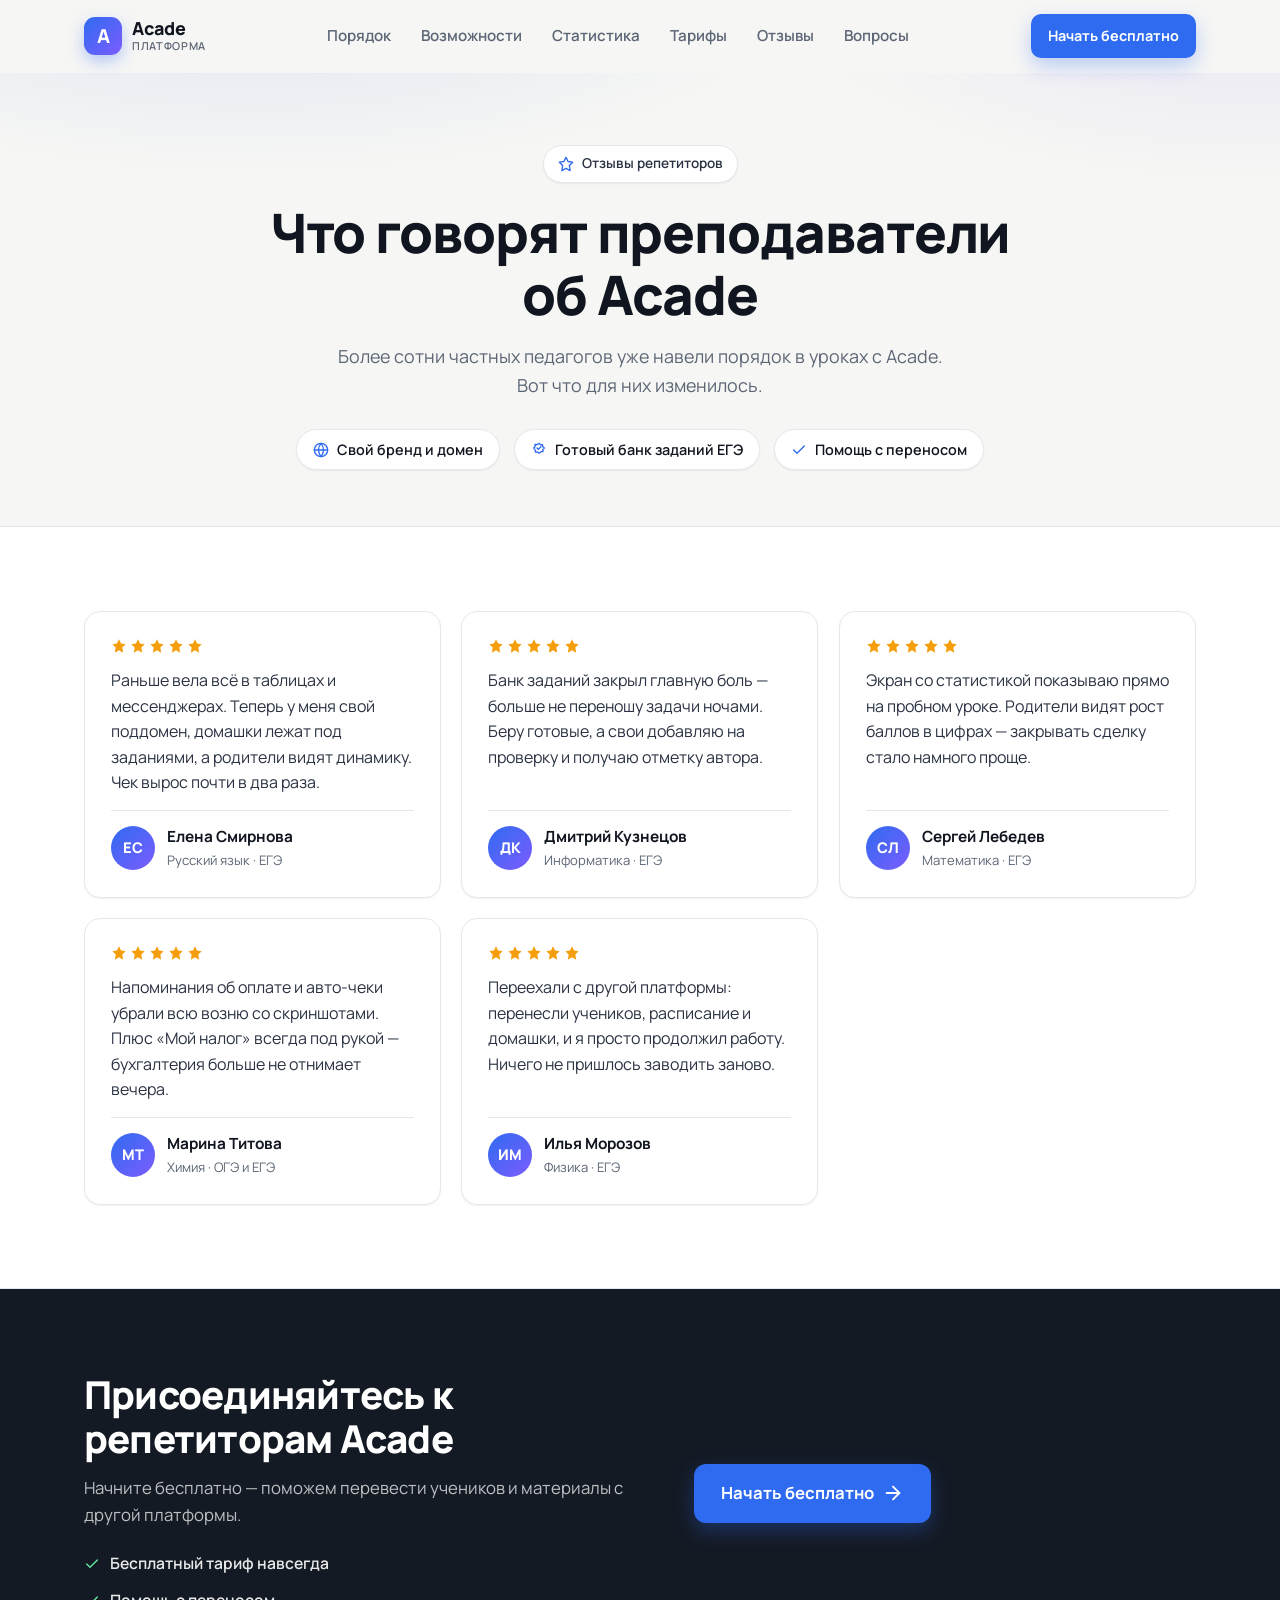
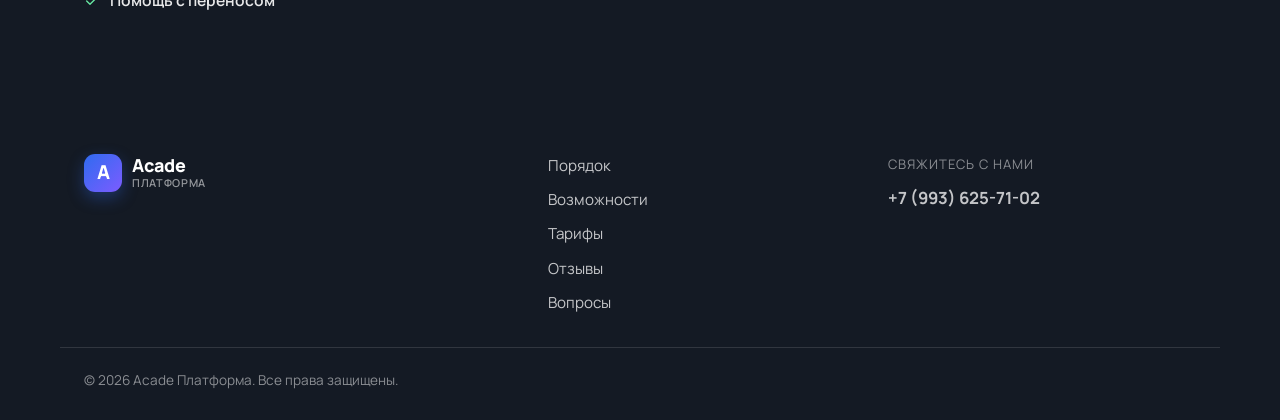
==== reviews.html @ fcca96af "Upload files" ====
<!DOCTYPE html>
<html lang="ru">
<head>
  <meta charset="UTF-8" />
  <meta name="viewport" content="width=device-width, initial-scale=1.0" />
  <title>Отзывы репетиторов — Аcade Платформа</title>
  <meta name="description" content="Отзывы репетиторов о платформе Аcade: порядок в уроках, встроенный банк заданий ЕГЭ, наглядная статистика для родителей, автоматические оплаты. Начните бесплатно." />
  <meta name="theme-color" content="#141a24" />
  <meta property="og:type" content="website" />
  <meta property="og:title" content="Отзывы репетиторов — Аcade Платформа" />
  <meta property="og:description" content="Что говорят преподаватели об Аcade: порядок в уроках, банк заданий ЕГЭ, статистика для родителей и автоматизация рутины." />
  <meta property="og:site_name" content="Аcade" />
  <link rel="preconnect" href="https://fonts.googleapis.com" />
  <link rel="preconnect" href="https://fonts.gstatic.com" crossorigin />
  <link href="https://fonts.googleapis.com/css2?family=Manrope:wght@400;500;600;700;800&display=swap" rel="stylesheet" />
  <script>document.documentElement.classList.add('js');</script>
  <link rel="stylesheet" href="styles.css" />
</head>
<body>
  <!-- Yandex.Metrika counter -->
  <script type="text/javascript">
    window.YM_COUNTER_ID = 113534810;
    (function(m,e,t,r,i,k,a){
        m[i]=m[i]||function(){(m[i].a=m[i].a||[]).push(arguments)};
        m[i].l=1*new Date();
        for (var j = 0; j < document.scripts.length; j++) {if (document.scripts[j].src === r) { return; }}
        k=e.createElement(t),a=e.getElementsByTagName(t)[0],k.async=1,k.src=r,a.parentNode.insertBefore(k,a)
    })(window, document,'script','https://mc.yandex.ru/metrika/tag.js?id=113534810', 'ym');


    ym(113534810, 'init', {ssr:true, webvisor:true, clickmap:true, ecommerce:"dataLayer", referrer: document.referrer, url: location.href, accurateTrackBounce:true, trackLinks:true});
  </script>
  <noscript><div><img src="https://mc.yandex.ru/watch/113534810" style="position:absolute; left:-9999px;" alt="" /></div></noscript>
  <!-- /Yandex.Metrika counter -->

  <!-- SVG sprite -->
  <svg width="0" height="0" style="position:absolute" aria-hidden="true">
    <symbol id="i-star" viewBox="0 0 24 24"><path d="M12 2l3.09 6.26L22 9.27l-5 4.87L18.18 22 12 18.56 5.82 22 7 14.14l-5-4.87 6.91-1.01z"/></symbol>
    <symbol id="i-check" viewBox="0 0 24 24"><path d="M20 6 9 17l-5-5"/></symbol>
    <symbol id="i-arrow" viewBox="0 0 24 24"><path d="M5 12h14"/><path d="M12 5l7 7-7 7"/></symbol>
    <symbol id="i-menu" viewBox="0 0 24 24"><path d="M4 6h16"/><path d="M4 12h16"/><path d="M4 18h16"/></symbol>
    <symbol id="i-close" viewBox="0 0 24 24"><path d="M18 6 6 18"/><path d="M6 6l12 12"/></symbol>
    <symbol id="i-globe" viewBox="0 0 24 24"><circle cx="12" cy="12" r="10"/><path d="M2 12h20"/><path d="M12 2a15.3 15.3 0 0 1 0 20 15.3 15.3 0 0 1 0-20z"/></symbol>
    <symbol id="i-badge" viewBox="0 0 24 24"><path d="M12 2l2.2 2.2 3-.3.3 3L20 9l-2.2 2.2.3 3-3 .3L12 17l-2.2-2.2-3 .3-.3-3L4 9l2.2-2.2-.3-3 3 .3z"/><path d="M9 9l2 2 4-4"/></symbol>
  </svg>

  <header class="site-header" id="top">
    <div class="container header-inner">
      <a class="logo" href="index.html" aria-label="Аcade — на главную">
        <span class="logo-mark" aria-hidden="true">A</span>
        <span class="logo-text">Аcade<span class="logo-sub">Платформа</span></span>
      </a>

      <nav class="nav" id="primary-nav" aria-label="Основная навигация">
        <a href="index.html#order">Порядок</a>
        <a href="index.html#features">Возможности</a>
        <a href="index.html#analytics">Статистика</a>
        <a href="index.html#pricing">Тарифы</a>
        <a href="reviews.html" aria-current="page">Отзывы</a>
        <a href="index.html#faq">Вопросы</a>
      </nav>

      <div class="header-actions">
        <a class="btn btn-primary btn-sm" href="index.html#cta">Начать бесплатно</a>
        <button class="nav-toggle" id="navToggle" aria-label="Открыть меню" aria-expanded="false" aria-controls="primary-nav">
          <svg class="icon" aria-hidden="true"><use href="#i-menu"/></svg>
        </button>
      </div>
    </div>
  </header>

  <main>
    <!-- PAGE HERO -->
    <section class="page-hero">
      <div class="container">
        <span class="eyebrow"><svg class="icon icon-sm" aria-hidden="true"><use href="#i-star"/></svg> Отзывы репетиторов</span>
        <h1>Что говорят преподаватели об Аcade</h1>
        <p class="lead">Более сотни частных педагогов уже навели порядок в уроках с Аcade. Вот что для них изменилось.</p>
        <ul class="trust-bar">
          <li><svg class="icon icon-sm" aria-hidden="true"><use href="#i-globe"/></svg> Свой бренд и домен</li>
          <li><svg class="icon icon-sm" aria-hidden="true"><use href="#i-badge"/></svg> Готовый банк заданий ЕГЭ</li>
          <li><svg class="icon icon-sm" aria-hidden="true"><use href="#i-check"/></svg> Помощь с переносом</li>
        </ul>
      </div>
    </section>

    <!-- REVIEWS -->
    <section class="section section-muted">
      <div class="container">
        <div class="reviews-grid">
          <article class="card review-card">
            <div class="review-stars" aria-label="Оценка 5 из 5">
              <svg class="icon" aria-hidden="true"><use href="#i-star"/></svg><svg class="icon" aria-hidden="true"><use href="#i-star"/></svg><svg class="icon" aria-hidden="true"><use href="#i-star"/></svg><svg class="icon" aria-hidden="true"><use href="#i-star"/></svg><svg class="icon" aria-hidden="true"><use href="#i-star"/></svg>
            </div>
            <p class="review-text">Раньше вела всё в таблицах и мессенджерах. Теперь у меня свой поддомен, домашки лежат под заданиями, а родители видят динамику. Чек вырос почти в два раза.</p>
            <div class="review-author">
              <div class="review-avatar" aria-hidden="true">ЕС</div>
              <div>
                <div class="review-name">Елена Смирнова</div>
                <div class="review-role">Русский язык · ЕГЭ</div>
              </div>
            </div>
          </article>

          <article class="card review-card">
            <div class="review-stars" aria-label="Оценка 5 из 5">
              <svg class="icon" aria-hidden="true"><use href="#i-star"/></svg><svg class="icon" aria-hidden="true"><use href="#i-star"/></svg><svg class="icon" aria-hidden="true"><use href="#i-star"/></svg><svg class="icon" aria-hidden="true"><use href="#i-star"/></svg><svg class="icon" aria-hidden="true"><use href="#i-star"/></svg>
            </div>
            <p class="review-text">Банк заданий закрыл главную боль — больше не переношу задачи ночами. Беру готовые, а свои добавляю на проверку и получаю отметку автора.</p>
            <div class="review-author">
              <div class="review-avatar" aria-hidden="true">ДК</div>
              <div>
                <div class="review-name">Дмитрий Кузнецов</div>
                <div class="review-role">Информатика · ЕГЭ</div>
              </div>
            </div>
          </article>

          <!-- Отзыв про Профессионал (скрыто)
          <article class="card review-card">
            <div class="review-stars" aria-label="Оценка 5 из 5">
              <svg class="icon" aria-hidden="true"><use href="#i-star"/></svg><svg class="icon" aria-hidden="true"><use href="#i-star"/></svg><svg class="icon" aria-hidden="true"><use href="#i-star"/></svg><svg class="icon" aria-hidden="true"><use href="#i-star"/></svg><svg class="icon" aria-hidden="true"><use href="#i-star"/></svg>
            </div>
            <p class="review-text">Перешли на тариф «Профессионал»: свой домен и кабинеты для коллег. Теперь выглядит как серьёзный сервис, а не «человек с доски объявлений».</p>
            <div class="review-author">
              <div class="review-avatar" aria-hidden="true">АВ</div>
              <div>
                <div class="review-name">Анна Воронцова</div>
                <div class="review-role">Английский язык · мини-команда</div>
              </div>
            </div>
          </article>
          -->

          <article class="card review-card">
            <div class="review-stars" aria-label="Оценка 5 из 5">
              <svg class="icon" aria-hidden="true"><use href="#i-star"/></svg><svg class="icon" aria-hidden="true"><use href="#i-star"/></svg><svg class="icon" aria-hidden="true"><use href="#i-star"/></svg><svg class="icon" aria-hidden="true"><use href="#i-star"/></svg><svg class="icon" aria-hidden="true"><use href="#i-star"/></svg>
            </div>
            <p class="review-text">Экран со статистикой показываю прямо на пробном уроке. Родители видят рост баллов в цифрах — закрывать сделку стало намного проще.</p>
            <div class="review-author">
              <div class="review-avatar" aria-hidden="true">СЛ</div>
              <div>
                <div class="review-name">Сергей Лебедев</div>
                <div class="review-role">Математика · ЕГЭ</div>
              </div>
            </div>
          </article>

          <article class="card review-card">
            <div class="review-stars" aria-label="Оценка 5 из 5">
              <svg class="icon" aria-hidden="true"><use href="#i-star"/></svg><svg class="icon" aria-hidden="true"><use href="#i-star"/></svg><svg class="icon" aria-hidden="true"><use href="#i-star"/></svg><svg class="icon" aria-hidden="true"><use href="#i-star"/></svg><svg class="icon" aria-hidden="true"><use href="#i-star"/></svg>
            </div>
            <p class="review-text">Напоминания об оплате и авто-чеки убрали всю возню со скриншотами. Плюс «Мой налог» всегда под рукой — бухгалтерия больше не отнимает вечера.</p>
            <div class="review-author">
              <div class="review-avatar" aria-hidden="true">МТ</div>
              <div>
                <div class="review-name">Марина Титова</div>
                <div class="review-role">Химия · ОГЭ и ЕГЭ</div>
              </div>
            </div>
          </article>

          <article class="card review-card">
            <div class="review-stars" aria-label="Оценка 5 из 5">
              <svg class="icon" aria-hidden="true"><use href="#i-star"/></svg><svg class="icon" aria-hidden="true"><use href="#i-star"/></svg><svg class="icon" aria-hidden="true"><use href="#i-star"/></svg><svg class="icon" aria-hidden="true"><use href="#i-star"/></svg><svg class="icon" aria-hidden="true"><use href="#i-star"/></svg>
            </div>
            <p class="review-text">Переехали с другой платформы: перенесли учеников, расписание и домашки, и я просто продолжил работу. Ничего не пришлось заводить заново.</p>
            <div class="review-author">
              <div class="review-avatar" aria-hidden="true">ИМ</div>
              <div>
                <div class="review-name">Илья Морозов</div>
                <div class="review-role">Физика · ЕГЭ</div>
              </div>
            </div>
          </article>
        </div>
      </div>
    </section>

    <!-- CTA -->
    <section class="section cta">
      <div class="container cta-inner">
        <div class="cta-copy">
          <h2>Присоединяйтесь к репетиторам Аcade</h2>
          <p>Начните бесплатно — поможем перевести учеников и материалы с другой платформы.</p>
          <ul class="check-list">
            <li><svg class="icon icon-sm" aria-hidden="true"><use href="#i-check"/></svg> Бесплатный тариф навсегда</li>
            <li><svg class="icon icon-sm" aria-hidden="true"><use href="#i-check"/></svg> Помощь с переносом</li>
          </ul>
        </div>
        <div class="cta-action">
          <a class="btn btn-primary btn-lg" href="index.html#cta">Начать бесплатно <svg class="icon" aria-hidden="true"><use href="#i-arrow"/></svg></a>
        </div>
      </div>
    </section>
  </main>

  <footer class="site-footer">
    <div class="container footer-inner">
      <div class="footer-brand">
        <a class="logo logo-light" href="index.html">
          <span class="logo-mark" aria-hidden="true">A</span>
          <span class="logo-text">Аcade<span class="logo-sub">Платформа</span></span>
        </a>
        <!-- <p>White-Label LMS/CRM для репетиторов: порядок в уроках и оплатах.</p> -->
      </div>
      <nav class="footer-nav" aria-label="Разделы">
        <a href="index.html#order">Порядок</a>
        <a href="index.html#features">Возможности</a>
        <!-- <a href="index.html#white-label">White Label</a> -->
        <a href="index.html#pricing">Тарифы</a>
        <a href="reviews.html" aria-current="page">Отзывы</a>
        <a href="index.html#faq">Вопросы</a>
      </nav>
      <div class="footer-contact">
        <span>Свяжитесь с нами</span>
        <a href="tel:+79936257102">+7 (993) 625-71-02</a>
      </div>
    </div>
    <div class="container footer-bottom">
      <span>© <span id="year">2026</span> Аcade Платформа. Все права защищены.</span>
    </div>
  </footer>

  <script src="script.js"></script>
</body>
</html>
---- styles.css ----
@property --bg { syntax: '<color>'; inherits: true; initial-value: #f6f6f4; }
@property --surface { syntax: '<color>'; inherits: true; initial-value: #ffffff; }
@property --ink { syntax: '<color>'; inherits: true; initial-value: #10151f; }
@property --ink-soft { syntax: '<color>'; inherits: true; initial-value: #2a3242; }
@property --muted { syntax: '<color>'; inherits: true; initial-value: #5c6675; }
@property --border { syntax: '<color>'; inherits: true; initial-value: #e5e7eb; }
@property --blue { syntax: '<color>'; inherits: true; initial-value: #2f6bf0; }
@property --blue-700 { syntax: '<color>'; inherits: true; initial-value: #1f57d6; }
@property --blue-soft { syntax: '<color>'; inherits: true; initial-value: #eaf1ff; }
@property --violet { syntax: '<color>'; inherits: true; initial-value: #7c5cff; }
@property --graphite { syntax: '<color>'; inherits: true; initial-value: #141a24; }

:root {
  --bg: #f6f6f4;
  --surface: #ffffff;
  --ink: #10151f;
  --ink-soft: #2a3242;
  --muted: #5c6675;
  --border: #e5e7eb;
  --blue: #2f6bf0;
  --blue-700: #1f57d6;
  --blue-soft: #eaf1ff;
  --graphite: #141a24;
  --violet: #7c5cff;
  --radius: 16px;
  --radius-sm: 10px;
  --shadow-sm: 0 1px 2px rgba(16, 21, 31, 0.06);
  --shadow-md: 0 8px 24px rgba(16, 21, 31, 0.08);
  --shadow-lg: 0 24px 60px rgba(16, 21, 31, 0.16);
  --container: 1160px;
  transition: --bg .5s ease, --surface .5s ease, --ink .5s ease, --ink-soft .5s ease,
    --muted .5s ease, --border .5s ease, --blue .5s ease, --blue-700 .5s ease,
    --blue-soft .5s ease, --violet .5s ease, --graphite .5s ease;
}

* { box-sizing: border-box; }

html { scroll-behavior: smooth; }

body {
  margin: 0;
  background: var(--bg);
  color: var(--ink);
  font-family: 'Manrope', system-ui, -apple-system, 'Segoe UI', Roboto, sans-serif;
  font-size: 17px;
  line-height: 1.6;
  -webkit-font-smoothing: antialiased;
  text-rendering: optimizeLegibility;
}

h1, h2, h3 { line-height: 1.15; letter-spacing: -0.02em; margin: 0; }
h1 { font-size: clamp(2.1rem, 5vw, 3.4rem); font-weight: 800; }
h2 { font-size: clamp(1.6rem, 3.4vw, 2.4rem); font-weight: 800; }
h3 { font-size: 1.15rem; font-weight: 700; }
p { margin: 0; }
a { color: inherit; text-decoration: none; }
img { max-width: 100%; display: block; }

.container {
  width: 100%;
  max-width: var(--container);
  margin: 0 auto;
  padding: 0 24px;
}
.container.narrow { max-width: 780px; }

.icon { width: 22px; height: 22px; fill: none; stroke: currentColor; stroke-width: 2; stroke-linecap: round; stroke-linejoin: round; }
.icon-sm { width: 16px; height: 16px; }
.accent { color: var(--blue); }

/* ---------- Buttons ---------- */
.btn {
  display: inline-flex;
  align-items: center;
  justify-content: center;
  gap: 8px;
  border: 1px solid transparent;
  border-radius: 12px;
  font-weight: 700;
  font-size: 0.98rem;
  padding: 12px 20px;
  cursor: pointer;
  transition: transform .15s ease, background .15s ease, border-color .15s ease, box-shadow .15s ease;
  white-space: nowrap;
}
.btn:active { transform: translateY(1px); }
.btn-sm { padding: 9px 16px; font-size: 0.9rem; border-radius: 10px; }
.btn-lg { padding: 15px 26px; font-size: 1.05rem; }
.btn-block { width: 100%; }
.btn-primary { background: var(--blue); color: #fff; box-shadow: 0 8px 20px color-mix(in srgb, var(--blue) 30%, transparent); }
.btn-primary:hover { background: var(--blue-700); }
.btn-outline { background: var(--surface); color: var(--ink); border-color: var(--border); }
.btn-outline:hover { border-color: var(--blue); color: var(--blue); }
.btn-ghost { background: transparent; color: var(--ink); border-color: var(--border); }
.btn-ghost:hover { background: var(--surface); }

/* ---------- Header ---------- */
.site-header {
  position: sticky;
  top: 0;
  z-index: 60;
  background: var(--bg);
  background: color-mix(in srgb, var(--bg) 82%, transparent);
  backdrop-filter: blur(12px);
  border-bottom: 1px solid transparent;
  transition: border-color .2s ease, background .2s ease;
}
.site-header.is-scrolled { border-color: var(--border); background: var(--surface); background: color-mix(in srgb, var(--surface) 90%, transparent); }
.header-inner { display: flex; align-items: center; justify-content: space-between; height: 72px; gap: 18px; }

.logo { display: inline-flex; align-items: center; gap: 10px; font-weight: 800; }
.logo-mark {
  width: 38px; height: 38px; border-radius: 11px;
  background: linear-gradient(135deg, var(--blue), var(--violet));
  color: #fff; display: grid; place-items: center; font-size: 1.2rem; font-weight: 800;
  box-shadow: 0 6px 16px color-mix(in srgb, var(--blue) 34%, transparent);
}
.logo-text { display: flex; flex-direction: column; line-height: 1; font-size: 1.12rem; }
.logo-sub { font-size: 0.68rem; font-weight: 600; color: var(--muted); letter-spacing: .06em; text-transform: uppercase; margin-top: 3px; }

.nav { display: flex; gap: 6px; }
.nav a { color: var(--muted); font-weight: 600; font-size: 0.95rem; padding: 8px 12px; border-radius: 9px; transition: color .15s, background .15s; }
.nav a:hover { color: var(--ink); background: color-mix(in srgb, var(--ink) 6%, transparent); }

.header-actions { display: flex; align-items: center; gap: 10px; }
.nav-toggle { display: none; background: var(--surface); border: 1px solid var(--border); border-radius: 10px; padding: 8px; cursor: pointer; color: var(--ink); }

/* ---------- Hero ---------- */
.hero { padding: 72px 0 84px; position: relative; overflow: clip; }
.hero::before {
  content: ""; position: absolute; inset: -20% -10% auto -10%; height: 620px;
  background: radial-gradient(60% 60% at 20% 0%, color-mix(in srgb, var(--blue) 14%, transparent), transparent 70%),
              radial-gradient(50% 50% at 90% 10%, color-mix(in srgb, var(--violet) 12%, transparent), transparent 70%);
  z-index: -1;
}
.hero-grid { display: grid; grid-template-columns: 1.05fr .95fr; gap: 56px; align-items: center; }
.hero-copy h1 { margin: 18px 0 18px; }
.lead { color: var(--muted); font-size: 1.12rem; max-width: 540px; }
.eyebrow {
  display: inline-flex; align-items: center; gap: 8px;
  background: var(--surface); border: 1px solid var(--border);
  color: var(--ink-soft); font-weight: 600; font-size: 0.85rem;
  padding: 7px 14px; border-radius: 999px; box-shadow: var(--shadow-sm);
}
.eyebrow .icon { color: var(--blue); }
.hero-cta { display: flex; gap: 14px; margin: 28px 0 22px; flex-wrap: wrap; }
.hero-trust { list-style: none; padding: 0; margin: 0; display: flex; flex-wrap: wrap; gap: 8px 22px; color: var(--muted); font-size: 0.92rem; }
.hero-trust li { display: inline-flex; align-items: center; gap: 7px; }
.hero-trust .icon { color: #16a34a; }

/* Browser mock */
.hero-visual { position: relative; }
.browser { background: #ffffff; border: 1px solid #e1e3e8; border-radius: 18px; overflow: hidden; box-shadow: var(--shadow-lg); }
.browser-bar { display: flex; align-items: center; gap: 6px; padding: 12px 14px; background: #f1f2f4; border-bottom: 1px solid #e6e8ec; }
.dot { width: 11px; height: 11px; border-radius: 50%; display: inline-block; }
.dot.red { background: #ff5f57; } .dot.yellow { background: #febc2e; } .dot.green { background: #28c840; }
.browser-url { margin-left: 12px; display: inline-flex; align-items: center; gap: 7px; font-size: 0.82rem; color: #5c6675; background: #fff; border: 1px solid #e1e3e8; border-radius: 8px; padding: 5px 12px; }
.browser-body { display: grid; grid-template-columns: 128px 1fr; min-height: 240px; }
.mock-side { background: #fafafa; border-right: 1px solid #e6e8ec; padding: 16px 12px; display: flex; flex-direction: column; gap: 10px; }
.mock-logo { font-weight: 800; font-size: 0.82rem; color: #10151f; margin-bottom: 8px; }
.mock-nav { height: 9px; border-radius: 6px; background: #e9ebef; }
.mock-nav.active { background: var(--blue); opacity: .9; width: 80%; }
.mock-main { padding: 18px; display: flex; flex-direction: column; gap: 14px; }
.mock-topbar { display: flex; align-items: center; justify-content: space-between; }
.mock-title { font-weight: 700; font-size: 0.92rem; color: #10151f; }
.mock-chip { font-size: 0.72rem; font-weight: 700; color: #1f57d6; background: #eaf1ff; padding: 4px 10px; border-radius: 999px; }
.mock-list { display: flex; flex-direction: column; gap: 10px; }
.mock-lesson { display: flex; align-items: center; gap: 12px; background: #f7f8fa; border: 1px solid #e6e8ec; border-radius: 12px; padding: 12px 14px; }
.mock-time { font-weight: 800; font-size: 0.9rem; color: #10151f; }
.mock-who { flex: 1; min-width: 0; }
.mock-who b { display: block; font-size: 0.86rem; color: #10151f; }
.mock-who span { font-size: 0.72rem; color: #5c6675; }
.mock-link { font-size: 0.72rem; font-weight: 700; color: #fff; background: #2f6bf0; padding: 5px 12px; border-radius: 8px; }
.hero-float {
  position: absolute; right: -14px; bottom: -22px;
  display: flex; align-items: center; gap: 12px;
  background: var(--surface); border: 1px solid var(--border); border-radius: 14px;
  padding: 14px 18px; box-shadow: var(--shadow-md); max-width: 280px;
}
.hero-float .icon { color: var(--violet); flex-shrink: 0; }
.hero-float b { display: block; font-size: 0.88rem; }
.hero-float span { font-size: 0.78rem; color: var(--muted); }

/* ---------- Sections ---------- */
.section { padding: 84px 0; }
.section-muted { background: var(--surface); border-top: 1px solid var(--border); border-bottom: 1px solid var(--border); }
.section-head { max-width: 720px; margin: 0 auto 48px; text-align: center; }
.section-head h2 { margin: 10px 0 0; }
.section-sub { color: var(--muted); margin-top: 12px; }
.kicker { font-size: 0.82rem; font-weight: 800; letter-spacing: .12em; text-transform: uppercase; color: var(--blue); }

.cards-3 { display: grid; grid-template-columns: repeat(3, 1fr); gap: 20px; }
.card { background: var(--surface); border: 1px solid var(--border); border-radius: var(--radius); padding: 26px; box-shadow: var(--shadow-sm); }
.pain h3 { margin-bottom: 8px; }
.pain p { color: var(--muted); font-size: 0.98rem; }
.pain::before { content: ""; display: block; width: 34px; height: 4px; border-radius: 4px; background: #f0b429; margin-bottom: 16px; }
.turn { text-align: center; margin-top: 40px; font-size: 1.2rem; font-weight: 700; }
.turn::after { content: ""; display: block; width: 64px; height: 4px; border-radius: 4px; background: var(--blue); margin: 18px auto 0; }

/* Steps */
.steps { list-style: none; display: grid; grid-template-columns: repeat(4, 1fr); gap: 20px; padding: 0; margin: 0; counter-reset: step; }
.steps li { background: var(--surface); border: 1px solid var(--border); border-radius: var(--radius); padding: 26px; box-shadow: var(--shadow-sm); position: relative; }
.step-num {
  width: 40px; height: 40px; border-radius: 12px; display: grid; place-items: center;
  background: var(--blue-soft); color: var(--blue); font-weight: 800; font-size: 1.05rem; margin-bottom: 14px;
}
.steps h3 { margin-bottom: 6px; }
.steps p { color: var(--muted); font-size: 0.95rem; }

/* Features */
.feature { display: flex; flex-direction: column; gap: 12px; transition: transform .18s ease, box-shadow .18s ease, border-color .18s ease; }
.feature:hover { transform: translateY(-4px); box-shadow: var(--shadow-md); border-color: #d7dbe3; }
.feature-icon { width: 46px; height: 46px; border-radius: 13px; background: var(--blue-soft); color: var(--blue); display: grid; place-items: center; }
.feature p { color: var(--muted); font-size: 0.96rem; }

/* Split sections */
.split { display: grid; grid-template-columns: 1fr 1fr; gap: 56px; align-items: center; }
.split.reverse .split-copy { order: 2; }
.split-copy h2 { margin: 10px 0 16px; }
.split-copy > p { color: var(--muted); font-size: 1.05rem; }
.check-list { list-style: none; padding: 0; margin: 22px 0 0; display: flex; flex-direction: column; gap: 12px; }
.check-list li { display: flex; align-items: center; gap: 10px; font-weight: 600; font-size: 0.98rem; }
.check-list .icon { color: #16a34a; flex-shrink: 0; }

.domain-card { display: flex; align-items: center; gap: 16px; background: var(--surface); border: 1px solid var(--border); border-radius: var(--radius); padding: 22px 24px; box-shadow: var(--shadow-md); }
.domain-card .icon { color: var(--blue); width: 34px; height: 34px; }
.domain-card + .domain-card { margin-top: 16px; }
.domain-card.is-own { border-color: var(--violet); box-shadow: 0 12px 32px color-mix(in srgb, var(--violet) 18%, transparent); }
.domain-card.is-own .icon { color: var(--violet); }
.domain-label { display: block; font-size: 0.78rem; color: var(--muted); text-transform: uppercase; letter-spacing: .08em; }
.domain-card b { font-size: 1.4rem; }
.dim { color: var(--muted); font-weight: 600; }
.swatches { display: flex; flex-wrap: wrap; gap: 12px; margin-top: 20px; }
.swatch {
  position: relative; width: 46px; height: 46px; padding: 0; border-radius: 12px;
  background: var(--c); border: 2px solid transparent; cursor: pointer;
  box-shadow: inset 0 0 0 1px rgba(0, 0, 0, .06), 0 2px 6px rgba(0, 0, 0, .08);
  transition: transform .16s ease, box-shadow .16s ease, border-color .16s ease;
}
.swatch:hover { transform: translateY(-3px); }
.swatch:focus-visible { outline: 2px solid var(--ink); outline-offset: 2px; }
.swatch.is-selected { border-color: var(--ink); transform: translateY(-3px); }
.swatch.is-selected::after {
  content: ""; position: absolute; top: 50%; left: 50%; width: 15px; height: 8px;
  border-left: 3px solid #fff; border-bottom: 3px solid #fff;
  transform: translate(-50%, -65%) rotate(-45deg);
}

.tutor-card { background: var(--surface); border: 1px solid var(--border); border-radius: var(--radius); padding: 26px; box-shadow: var(--shadow-md); }
.tutor-head { display: flex; align-items: center; gap: 14px; }
.tutor-avatar { width: 52px; height: 52px; border-radius: 50%; display: grid; place-items: center; font-weight: 800; color: #fff; background: linear-gradient(135deg, var(--blue), var(--violet)); flex-shrink: 0; }
.tutor-id b { display: block; font-size: 1.05rem; }
.tutor-id span { font-size: 0.85rem; color: var(--muted); }
.tutor-verified { margin-left: auto; display: inline-flex; align-items: center; gap: 5px; font-size: 0.72rem; font-weight: 700; color: var(--blue); background: var(--blue-soft); padding: 5px 10px; border-radius: 999px; white-space: nowrap; }
.tutor-verified .icon { width: 13px; height: 13px; }
.tutor-stats { display: grid; grid-template-columns: repeat(3, 1fr); gap: 10px; margin: 20px 0; }
.tutor-stats > div { background: var(--blue-soft); background: color-mix(in srgb, var(--blue-soft) 55%, var(--surface)); border: 1px solid var(--border); border-radius: 12px; padding: 12px; text-align: center; }
.tutor-stats b { display: block; font-size: 1.3rem; color: var(--blue); }
.tutor-stats span { font-size: 0.72rem; color: var(--muted); }
.tutor-rows { display: flex; flex-direction: column; margin-bottom: 22px; }
.tutor-row { display: flex; align-items: center; justify-content: space-between; gap: 12px; padding: 11px 0; border-bottom: 1px solid var(--border); font-size: 0.92rem; }
.tutor-row:last-child { border-bottom: 0; }
.tutor-row span { color: var(--muted); }
.tutor-row b { font-weight: 700; white-space: nowrap; }

.badge-card { background: linear-gradient(160deg, var(--surface), color-mix(in srgb, var(--blue-soft) 70%, var(--surface))); border: 1px solid var(--border); border-radius: var(--radius); padding: 34px; box-shadow: var(--shadow-md); text-align: center; }
.badge-ribbon { width: 64px; height: 64px; border-radius: 50%; margin: 0 auto 18px; display: grid; place-items: center; background: linear-gradient(135deg, var(--violet), var(--blue)); color: #fff; box-shadow: 0 12px 28px color-mix(in srgb, var(--violet) 38%, transparent); }
.badge-ribbon .icon { width: 30px; height: 30px; }
.badge-card b { display: block; font-size: 1.15rem; }
.badge-card p { color: var(--muted); margin-top: 8px; font-size: 0.95rem; }

/* Anti-chaos merge visual */
.chaos-merge { background: var(--surface); border: 1px solid var(--border); border-radius: var(--radius); padding: 26px; box-shadow: var(--shadow-md); }
.chaos-label { display: block; font-size: 0.76rem; font-weight: 800; letter-spacing: .06em; text-transform: uppercase; color: var(--muted); margin-bottom: 14px; }
.chaos-col ul { list-style: none; padding: 0; margin: 0; display: flex; flex-direction: column; gap: 10px; }
.chaos-col li { position: relative; padding-left: 26px; font-size: 0.94rem; }
.chaos-col.before li { color: var(--muted); }
.chaos-col.before li::before { content: "\00d7"; position: absolute; left: 0; top: -1px; color: #ef4444; font-weight: 800; }
.chaos-col.after li::before { content: "\2713"; position: absolute; left: 0; top: -1px; color: #16a34a; font-weight: 800; }
.chaos-arrow { display: grid; place-items: center; color: var(--blue); margin: 18px 0; }
.chaos-arrow .icon { width: 26px; height: 26px; transform: rotate(90deg); }

/* Flow */
.flow { display: flex; align-items: stretch; gap: 12px; }
.flow-step { flex: 1; background: var(--surface); border: 1px solid var(--border); border-radius: var(--radius); padding: 24px; box-shadow: var(--shadow-sm); }
.flow-num { width: 34px; height: 34px; border-radius: 10px; display: grid; place-items: center; background: var(--graphite); color: #fff; font-weight: 800; margin-bottom: 12px; }
.flow-step h3 { margin-bottom: 6px; }
.flow-step p { color: var(--muted); font-size: 0.92rem; }
.flow-arrow { display: grid; place-items: center; color: var(--blue); }
.flow-arrow .icon { width: 26px; height: 26px; }

/* Pricing */
.pricing { display: grid; grid-template-columns: repeat(3, 1fr); gap: 20px; align-items: stretch; }
.price-card { position: relative; background: var(--surface); border: 1px solid var(--border); border-radius: var(--radius); padding: 30px 26px; box-shadow: var(--shadow-sm); display: flex; flex-direction: column; gap: 8px; }
.price-card.featured { border-color: var(--blue); box-shadow: 0 20px 50px color-mix(in srgb, var(--blue) 20%, transparent); transform: translateY(-6px); }
.badge-popular { position: absolute; top: -13px; left: 50%; transform: translateX(-50%); background: var(--blue); color: #fff; font-size: 0.72rem; font-weight: 800; letter-spacing: .06em; text-transform: uppercase; padding: 5px 14px; border-radius: 999px; }
.price { display: flex; align-items: baseline; gap: 6px; margin: 12px 0 4px; }
.amount { font-size: 1.9rem; font-weight: 800; letter-spacing: -0.03em; }
.period { color: var(--muted); font-size: 0.9rem; }
.price-desc { color: var(--muted); font-size: 0.9rem; min-height: 44px; }
.price-features { list-style: none; padding: 0; margin: 10px 0 22px; display: flex; flex-direction: column; gap: 10px; font-size: 0.94rem; }
.price-features li { position: relative; padding-left: 26px; }
.price-features li::before { content: ""; position: absolute; left: 0; top: 6px; width: 16px; height: 16px; border-radius: 50%; background: var(--blue-soft); }
.price-features li::after { content: ""; position: absolute; left: 5px; top: 9px; width: 6px; height: 3px; border-left: 2px solid var(--blue); border-bottom: 2px solid var(--blue); transform: rotate(-45deg); }
.price-card .btn { margin-top: auto; }

/* FAQ */
.faq { display: flex; flex-direction: column; gap: 12px; }
.faq details { background: var(--surface); border: 1px solid var(--border); border-radius: var(--radius-sm); padding: 4px 20px; box-shadow: var(--shadow-sm); }
.faq summary { cursor: pointer; list-style: none; padding: 16px 0; font-weight: 700; font-size: 1.02rem; display: flex; align-items: center; justify-content: space-between; gap: 16px; }
.faq summary::-webkit-details-marker { display: none; }
.faq summary::after { content: "+"; font-size: 1.4rem; color: var(--blue); font-weight: 600; transition: transform .2s ease; }
.faq details[open] summary::after { transform: rotate(45deg); }
.faq details p { color: var(--muted); padding: 0 0 18px; margin: 0; }

/* CTA */
.cta { background: var(--graphite); color: #fff; border-radius: 0; }
.cta-inner { display: grid; grid-template-columns: 1.05fr .95fr; gap: 56px; align-items: center; }
.cta-copy h2 { color: #fff; }
.cta-copy p { color: rgba(255,255,255,.72); font-size: 1.05rem; margin-top: 14px; }
.cta .check-list li { color: rgba(255,255,255,.9); }
.cta .check-list .icon { color: #67e8a3; }
.cta-form { background: var(--surface); border-radius: var(--radius); padding: 30px; box-shadow: var(--shadow-lg); display: flex; flex-direction: column; gap: 16px; }
.field { display: flex; flex-direction: column; gap: 6px; }
.field label { font-size: 0.86rem; font-weight: 700; color: var(--ink-soft); }
.field input, .field select {
  font: inherit; font-size: 0.98rem; color: var(--ink);
  padding: 12px 14px; border: 1px solid var(--border); border-radius: 11px; background: var(--surface);
  transition: border-color .15s ease, box-shadow .15s ease;
}
.field input:focus, .field select:focus { outline: none; border-color: var(--blue); box-shadow: 0 0 0 3px color-mix(in srgb, var(--blue) 20%, transparent); }
.field input.invalid { border-color: #ef4444; box-shadow: 0 0 0 3px rgba(239,68,68,.15); }
.form-hint { font-size: 0.78rem; color: var(--muted); text-align: center; }
.cta-form.is-sent { justify-content: center; align-items: center; text-align: center; min-height: 320px; }
.cta-form.is-sent .success-icon { width: 64px; height: 64px; border-radius: 50%; display: grid; place-items: center; background: #dcfce7; color: #16a34a; margin-bottom: 8px; }
.cta-form.is-sent h3 { font-size: 1.3rem; }
.cta-form.is-sent p { color: var(--muted); }

/* Footer */
.site-footer { background: var(--graphite); color: #fff; padding: 56px 0 28px; }
.footer-inner { display: grid; grid-template-columns: 1.4fr 1fr 1fr; gap: 32px; padding-bottom: 32px; border-bottom: 1px solid rgba(255,255,255,.12); }
.logo-light .logo-sub { color: rgba(255,255,255,.55); }
.footer-brand p { color: rgba(255,255,255,.62); margin-top: 14px; max-width: 340px; font-size: 0.94rem; }
.footer-nav { display: flex; flex-direction: column; gap: 10px; }
.footer-nav a, .footer-contact a { color: rgba(255,255,255,.75); font-size: 0.95rem; }
.footer-nav a:hover, .footer-contact a:hover { color: #fff; }
.footer-contact { display: flex; flex-direction: column; gap: 10px; }
.footer-contact span { color: rgba(255,255,255,.5); font-size: 0.82rem; text-transform: uppercase; letter-spacing: .08em; }
.footer-contact a { font-weight: 700; font-size: 1.05rem; }
.footer-bottom { padding-top: 22px; color: rgba(255,255,255,.5); font-size: 0.85rem; }

/* ---------- Animations ---------- */
.js .reveal {
  opacity: 0;
  transform: translateY(28px);
  transition: opacity .7s cubic-bezier(.22, .61, .36, 1), transform .7s cubic-bezier(.22, .61, .36, 1);
  transition-delay: var(--d, 0ms);
  will-change: opacity, transform;
}
.js .reveal.reveal-left { transform: translate(-36px, 14px); }
.js .reveal.reveal-right { transform: translate(36px, 14px); }
.js .reveal.reveal-scale { transform: scale(.92); }
.js .reveal.is-visible { opacity: 1; transform: none; }

/* Hero entrance */
.js .hero-copy > * { animation: riseIn .8s cubic-bezier(.22, .61, .36, 1) both; }
.js .hero-copy > *:nth-child(1) { animation-delay: .05s; }
.js .hero-copy > *:nth-child(2) { animation-delay: .14s; }
.js .hero-copy > *:nth-child(3) { animation-delay: .23s; }
.js .hero-copy > *:nth-child(4) { animation-delay: .32s; }
.js .hero-copy > *:nth-child(5) { animation-delay: .41s; }
.js .hero-copy > *:nth-child(6) { animation-delay: .50s; }
.js .hero-visual { animation: riseIn 1s cubic-bezier(.22, .61, .36, 1) .28s both; }
@keyframes riseIn {
  from { opacity: 0; transform: translateY(24px); }
  to { opacity: 1; transform: none; }
}

.hero-float { animation: floaty 4.5s ease-in-out 1.4s infinite; }
@keyframes floaty {
  0%, 100% { transform: translateY(0); }
  50% { transform: translateY(-10px); }
}

/* Tutor card content reveal */
.js .tutor-stats > div,
.js .tutor-row {
  opacity: 0; transform: translateY(12px);
  transition: opacity .5s ease, transform .5s ease;
}
.js .split-visual.is-visible .tutor-stats > div,
.js .split-visual.is-visible .tutor-row { opacity: 1; transform: none; }
.js .tutor-stats > div:nth-child(1) { transition-delay: .10s; }
.js .tutor-stats > div:nth-child(2) { transition-delay: .16s; }
.js .tutor-stats > div:nth-child(3) { transition-delay: .22s; }
.js .tutor-row:nth-child(1) { transition-delay: .26s; }
.js .tutor-row:nth-child(2) { transition-delay: .31s; }
.js .tutor-row:nth-child(3) { transition-delay: .36s; }
.js .tutor-row:nth-child(4) { transition-delay: .41s; }

/* ---------- Reviews page ---------- */
.page-hero { padding: 72px 0 56px; text-align: center; position: relative; overflow: clip; }
.page-hero::before {
  content: ""; position: absolute; inset: -30% -10% auto -10%; height: 560px; z-index: -1;
  background: radial-gradient(55% 60% at 25% 0%, color-mix(in srgb, var(--blue) 14%, transparent), transparent 70%),
              radial-gradient(45% 55% at 90% 5%, color-mix(in srgb, var(--violet) 12%, transparent), transparent 70%);
}
.page-hero .eyebrow { margin: 0 auto; }
.page-hero h1 { margin: 18px auto 16px; max-width: 780px; }
.page-hero .lead { margin: 0 auto; max-width: 620px; }
.trust-bar { list-style: none; padding: 0; margin: 30px auto 0; display: flex; flex-wrap: wrap; justify-content: center; gap: 10px 14px; }
.trust-bar li { display: inline-flex; align-items: center; gap: 8px; background: var(--surface); border: 1px solid var(--border); border-radius: 999px; padding: 8px 16px; font-weight: 600; font-size: 0.9rem; box-shadow: var(--shadow-sm); }
.trust-bar .icon { color: var(--blue); }

.reviews-grid { display: grid; grid-template-columns: repeat(3, 1fr); gap: 20px; }
.review-card { display: flex; flex-direction: column; gap: 14px; }
.review-stars { display: inline-flex; gap: 3px; color: #f59e0b; }
.review-stars .icon { width: 16px; height: 16px; fill: currentColor; stroke: none; }
.review-text { color: var(--ink-soft); font-size: 1rem; line-height: 1.6; flex: 1; }
.review-author { display: flex; align-items: center; gap: 12px; padding-top: 14px; border-top: 1px solid var(--border); }
.review-avatar { width: 44px; height: 44px; border-radius: 50%; display: grid; place-items: center; font-weight: 800; color: #fff; background: linear-gradient(135deg, var(--blue), var(--violet)); flex-shrink: 0; font-size: 0.92rem; }
.review-name { font-weight: 700; font-size: 0.96rem; }
.review-role { font-size: 0.82rem; color: var(--muted); }
.reviews-more { text-align: center; margin-top: 36px; }

.cta-action { display: flex; align-items: center; }

/* ---------- Responsive ---------- */
@media (max-width: 1000px) {
  .hero-grid, .split, .split.reverse, .cta-inner { grid-template-columns: 1fr; gap: 40px; }
  .split.reverse .split-copy { order: 0; }
  .cards-3, .steps, .pricing { grid-template-columns: repeat(2, 1fr); }
  .reviews-grid { grid-template-columns: repeat(2, 1fr); }
  .flow { flex-direction: column; }
  .flow-arrow { transform: rotate(90deg); }
  .footer-inner { grid-template-columns: 1fr 1fr; }
}

@media (max-width: 720px) {
  body { font-size: 16px; }
  .nav {
    position: fixed; inset: 72px 0 auto 0; flex-direction: column; gap: 4px;
    background: var(--surface); border-bottom: 1px solid var(--border); padding: 14px 24px 20px;
    transform: translateY(-12px); opacity: 0; pointer-events: none; transition: .2s ease;
  }
  .nav.is-open { transform: translateY(0); opacity: 1; pointer-events: auto; }
  .nav a { padding: 12px; font-size: 1.02rem; }
  .nav-toggle { display: inline-flex; }
  .header-actions .btn-sm { display: none; }
  .cards-3, .steps, .pricing, .footer-inner { grid-template-columns: 1fr; }
  .reviews-grid { grid-template-columns: 1fr; }
  .price-card.featured { transform: none; }
  .hero { padding: 48px 0 64px; }
  .section { padding: 60px 0; }
  .hero-float { position: static; margin-top: 18px; max-width: none; }
}

@media (prefers-reduced-motion: reduce) {
  html { scroll-behavior: auto; }
  * { transition: none !important; animation: none !important; }
  .js .reveal, .js .tutor-stats > div, .js .tutor-row { opacity: 1 !important; transform: none !important; }
}
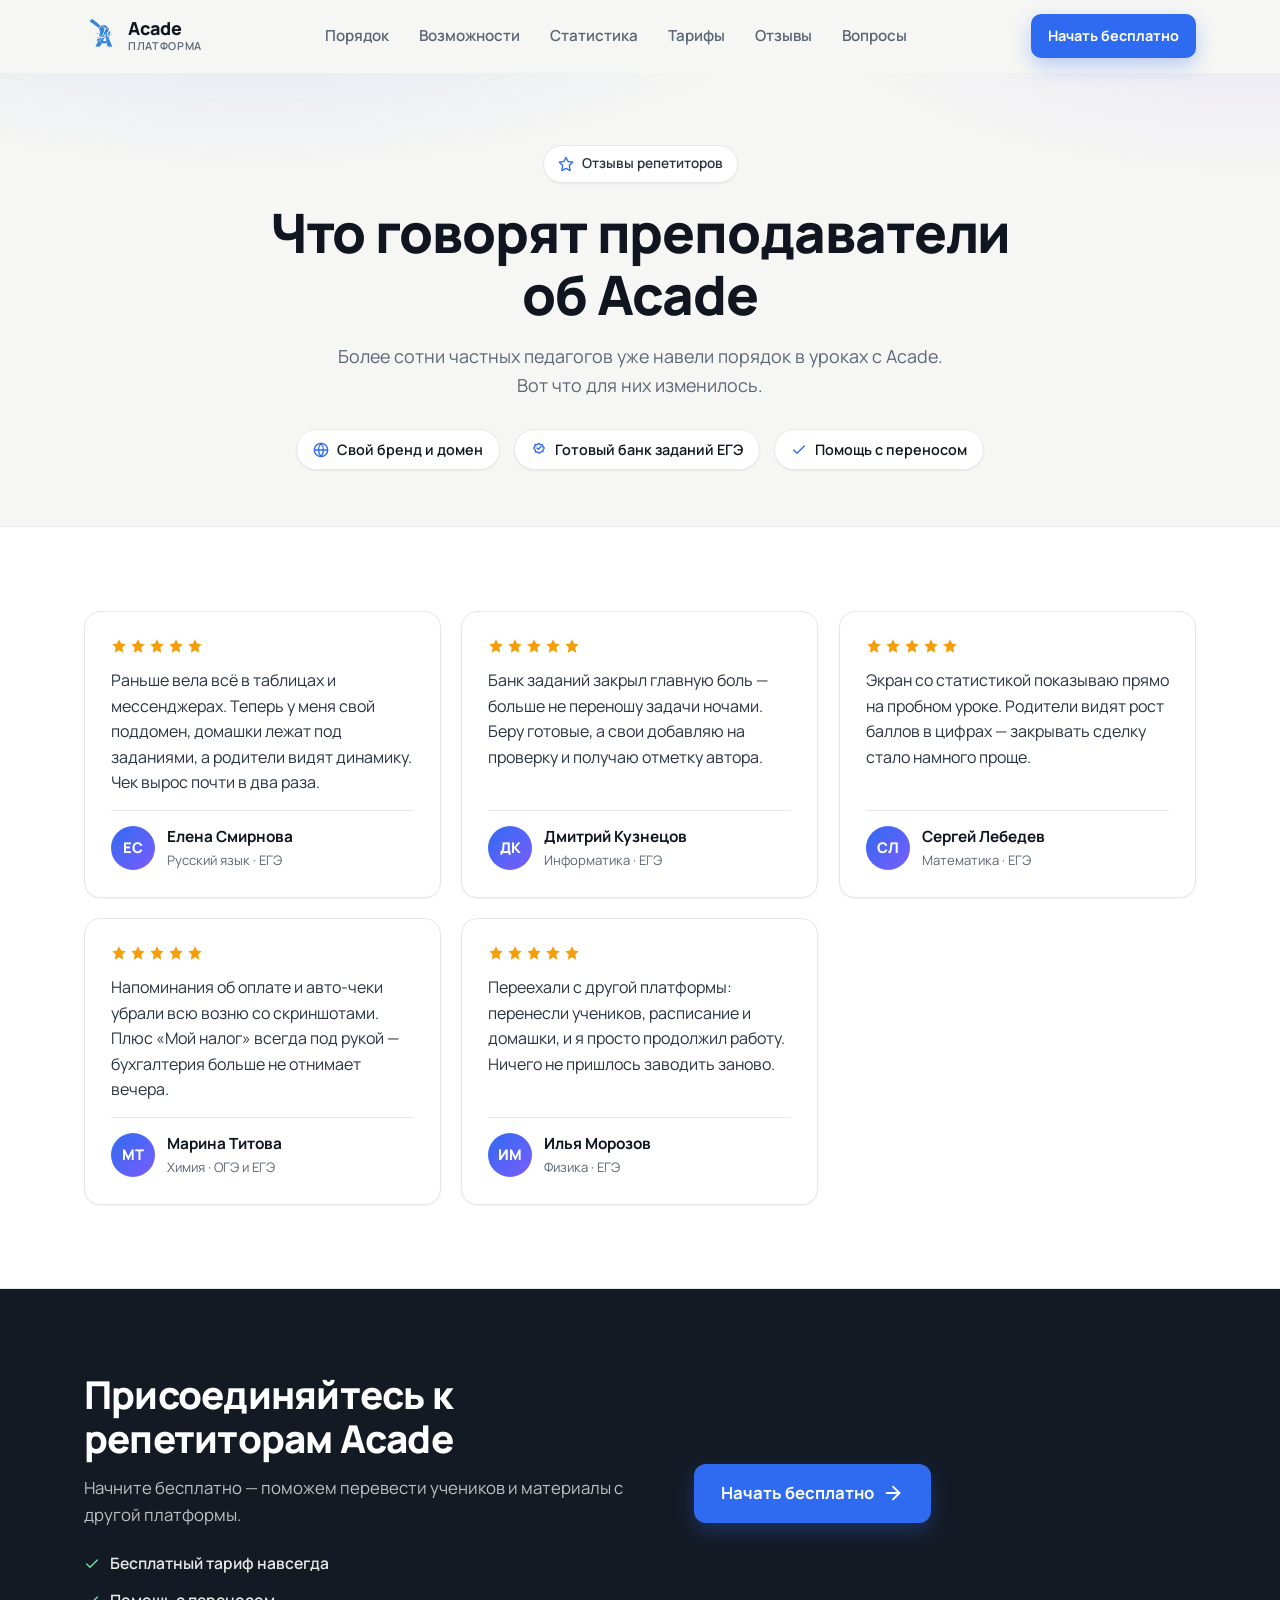
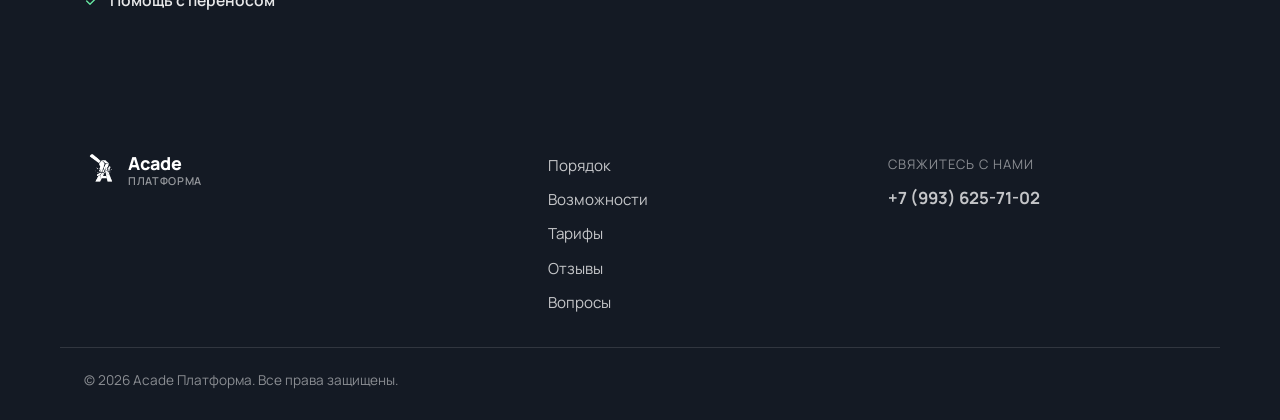
==== commit 95437cd2: "Update" ====
--- a/reviews.html
+++ b/reviews.html
@@ -6,6 +6,8 @@
   <title>Отзывы репетиторов — Аcade Платформа</title>
   <meta name="description" content="Отзывы репетиторов о платформе Аcade: порядок в уроках, встроенный банк заданий ЕГЭ, наглядная статистика для родителей, автоматические оплаты. Начните бесплатно." />
   <meta name="theme-color" content="#141a24" />
+  <link rel="icon" type="image/png" sizes="32x32" href="favicon-32x32.png" />
+  <link rel="apple-touch-icon" href="apple-touch-icon.png" />
   <meta property="og:type" content="website" />
   <meta property="og:title" content="Отзывы репетиторов — Аcade Платформа" />
   <meta property="og:description" content="Что говорят преподаватели об Аcade: порядок в уроках, банк заданий ЕГЭ, статистика для родителей и автоматизация рутины." />
@@ -47,7 +49,7 @@
   <header class="site-header" id="top">
     <div class="container header-inner">
       <a class="logo" href="index.html" aria-label="Аcade — на главную">
-        <span class="logo-mark" aria-hidden="true">A</span>
+        <img class="logo-mark" src="logo.png" alt="" aria-hidden="true" />
         <span class="logo-text">Аcade<span class="logo-sub">Платформа</span></span>
       </a>
 
@@ -199,7 +201,7 @@
     <div class="container footer-inner">
       <div class="footer-brand">
         <a class="logo logo-light" href="index.html">
-          <span class="logo-mark" aria-hidden="true">A</span>
+          <img class="logo-mark" src="logo.png" alt="" aria-hidden="true" />
           <span class="logo-text">Аcade<span class="logo-sub">Платформа</span></span>
         </a>
         <!-- <p>White-Label LMS/CRM для репетиторов: порядок в уроках и оплатах.</p> -->
--- a/styles.css
+++ b/styles.css
@@ -110,11 +110,10 @@
 
 .logo { display: inline-flex; align-items: center; gap: 10px; font-weight: 800; }
 .logo-mark {
-  width: 38px; height: 38px; border-radius: 11px;
-  background: linear-gradient(135deg, var(--blue), var(--violet));
-  color: #fff; display: grid; place-items: center; font-size: 1.2rem; font-weight: 800;
-  box-shadow: 0 6px 16px color-mix(in srgb, var(--blue) 34%, transparent);
-}
+  width: 34px; height: 34px; flex-shrink: 0;
+  object-fit: contain; display: block;
+}
+.logo-light .logo-mark { filter: brightness(0) invert(1); }
 .logo-text { display: flex; flex-direction: column; line-height: 1; font-size: 1.12rem; }
 .logo-sub { font-size: 0.68rem; font-weight: 600; color: var(--muted); letter-spacing: .06em; text-transform: uppercase; margin-top: 3px; }
 
@@ -335,6 +334,10 @@
 .cta-form.is-sent .success-icon { width: 64px; height: 64px; border-radius: 50%; display: grid; place-items: center; background: #dcfce7; color: #16a34a; margin-bottom: 8px; }
 .cta-form.is-sent h3 { font-size: 1.3rem; }
 .cta-form.is-sent p { color: var(--muted); }
+.cta-form.is-error { justify-content: center; align-items: center; text-align: center; min-height: 320px; }
+.cta-form.is-error .error-icon { width: 64px; height: 64px; border-radius: 50%; display: grid; place-items: center; background: #fee2e2; color: #dc2626; margin-bottom: 8px; }
+.cta-form.is-error h3 { font-size: 1.3rem; }
+.cta-form.is-error p { color: var(--muted); }
 
 /* Footer */
 .site-footer { background: var(--graphite); color: #fff; padding: 56px 0 28px; }
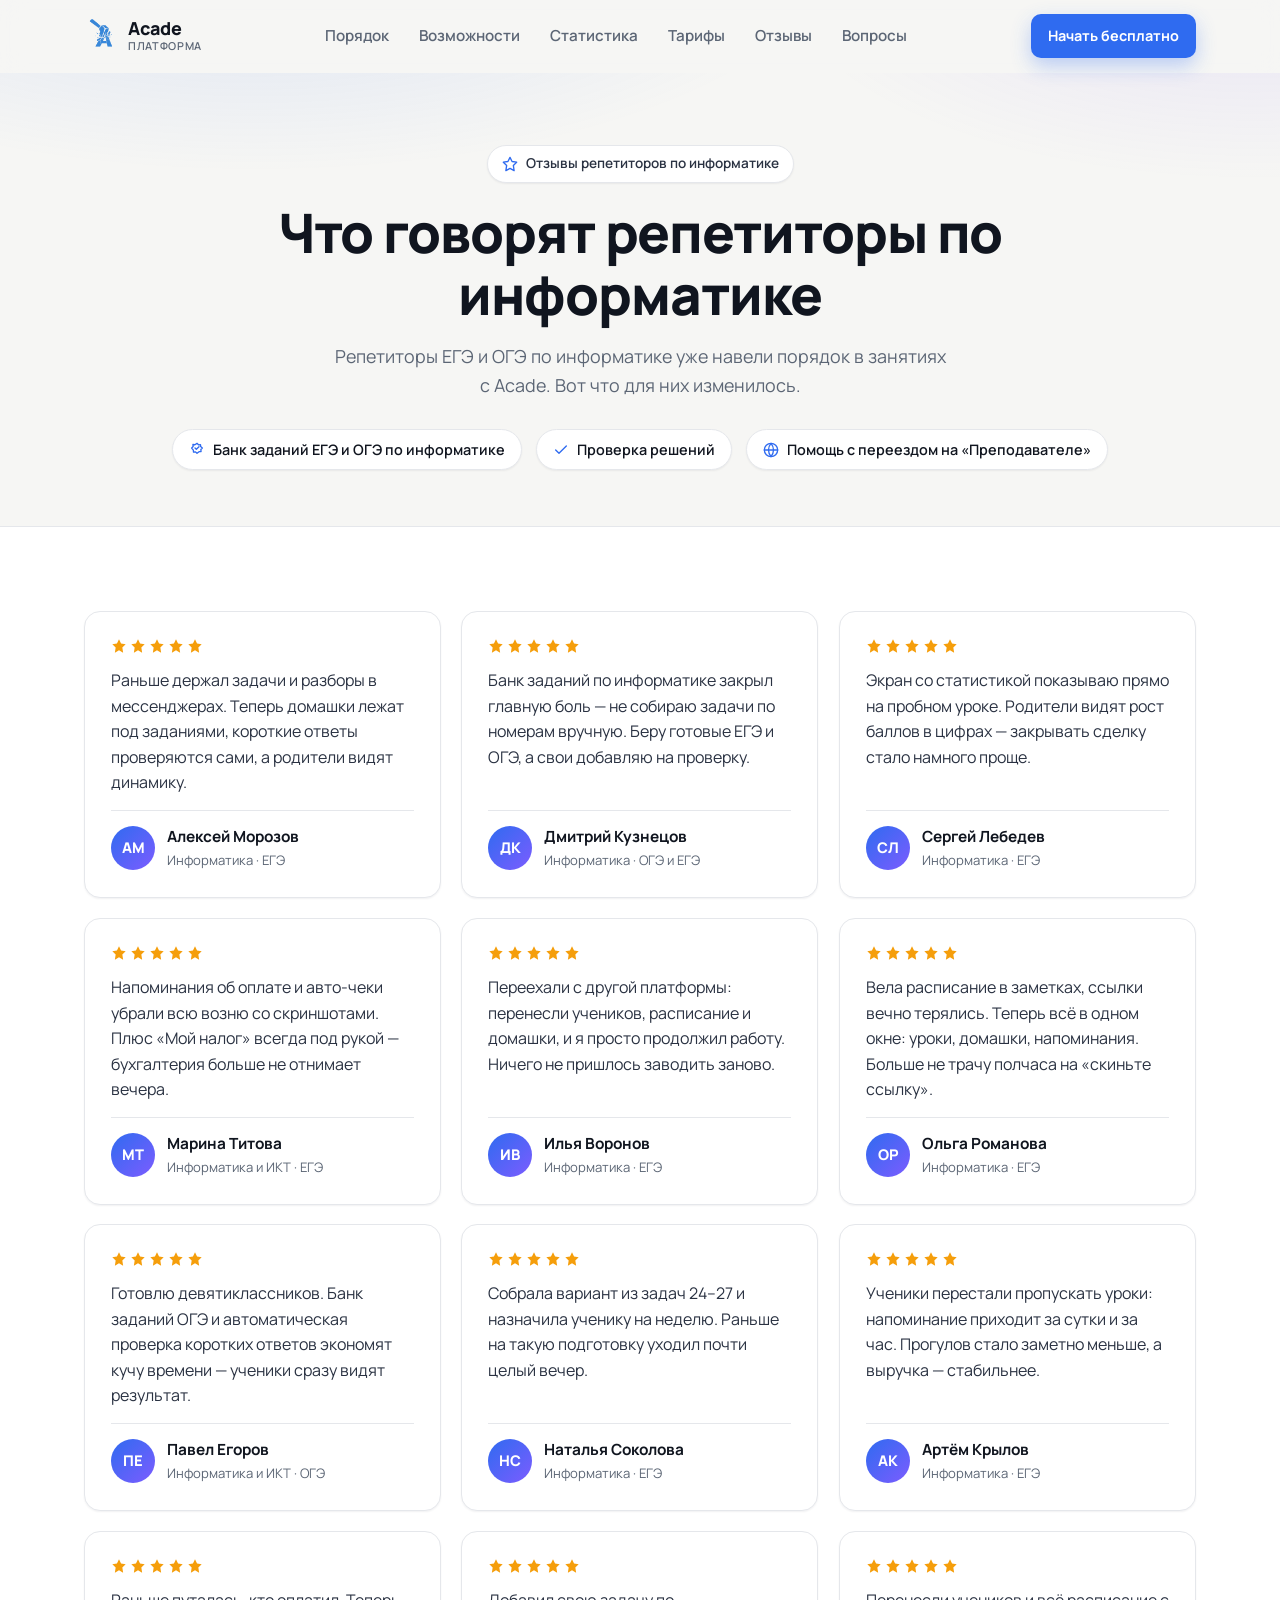
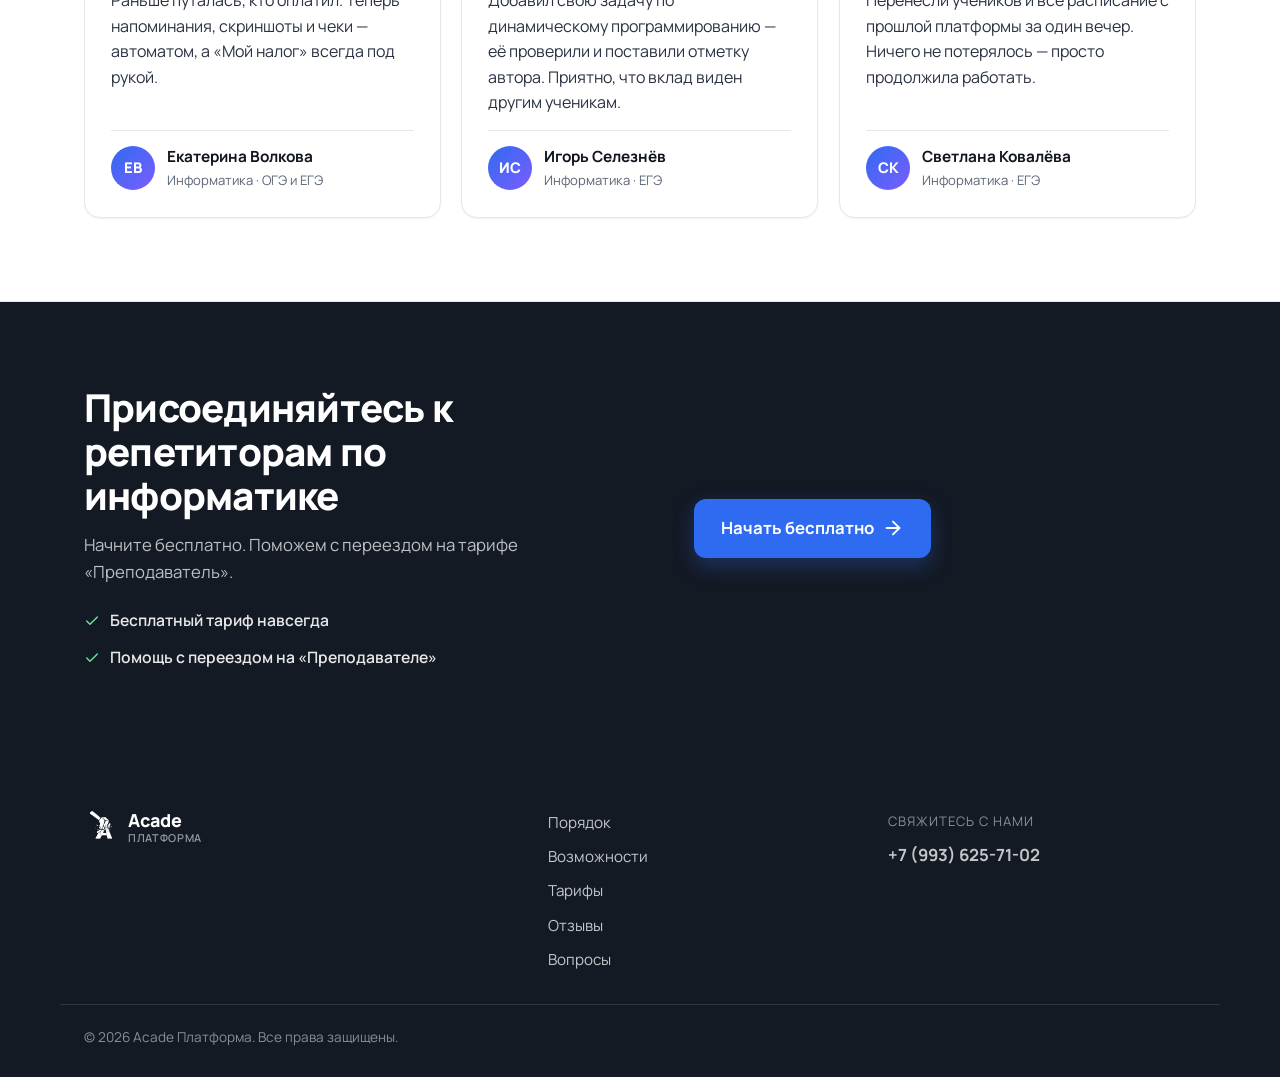
==== commit 9bba86a1: "update" ====
--- a/reviews.html
+++ b/reviews.html
@@ -3,14 +3,14 @@
 <head>
   <meta charset="UTF-8" />
   <meta name="viewport" content="width=device-width, initial-scale=1.0" />
-  <title>Отзывы репетиторов — Аcade Платформа</title>
-  <meta name="description" content="Отзывы репетиторов о платформе Аcade: порядок в уроках, встроенный банк заданий ЕГЭ, наглядная статистика для родителей, автоматические оплаты. Начните бесплатно." />
+  <title>Отзывы репетиторов по информатике — Аcade Платформа</title>
+  <meta name="description" content="Отзывы репетиторов ЕГЭ и ОГЭ по информатике об Аcade: банк заданий, проверка решений, статистика для родителей, автоматические оплаты. Начните бесплатно." />
   <meta name="theme-color" content="#141a24" />
   <link rel="icon" type="image/png" sizes="32x32" href="favicon-32x32.png" />
   <link rel="apple-touch-icon" href="apple-touch-icon.png" />
   <meta property="og:type" content="website" />
-  <meta property="og:title" content="Отзывы репетиторов — Аcade Платформа" />
-  <meta property="og:description" content="Что говорят преподаватели об Аcade: порядок в уроках, банк заданий ЕГЭ, статистика для родителей и автоматизация рутины." />
+  <meta property="og:title" content="Отзывы репетиторов по информатике — Аcade" />
+  <meta property="og:description" content="Что говорят репетиторы по информатике об Аcade: банк заданий ЕГЭ и ОГЭ, проверка решений, статистика и автоматизация рутины." />
   <meta property="og:site_name" content="Аcade" />
   <link rel="preconnect" href="https://fonts.googleapis.com" />
   <link rel="preconnect" href="https://fonts.gstatic.com" crossorigin />
@@ -75,13 +75,13 @@
     <!-- PAGE HERO -->
     <section class="page-hero">
       <div class="container">
-        <span class="eyebrow"><svg class="icon icon-sm" aria-hidden="true"><use href="#i-star"/></svg> Отзывы репетиторов</span>
-        <h1>Что говорят преподаватели об Аcade</h1>
-        <p class="lead">Более сотни частных педагогов уже навели порядок в уроках с Аcade. Вот что для них изменилось.</p>
+        <span class="eyebrow"><svg class="icon icon-sm" aria-hidden="true"><use href="#i-star"/></svg> Отзывы репетиторов по информатике</span>
+        <h1>Что говорят репетиторы по информатике</h1>
+        <p class="lead">Репетиторы ЕГЭ и ОГЭ по информатике уже навели порядок в занятиях с Аcade. Вот что для них изменилось.</p>
         <ul class="trust-bar">
-          <li><svg class="icon icon-sm" aria-hidden="true"><use href="#i-globe"/></svg> Свой бренд и домен</li>
-          <li><svg class="icon icon-sm" aria-hidden="true"><use href="#i-badge"/></svg> Готовый банк заданий ЕГЭ</li>
-          <li><svg class="icon icon-sm" aria-hidden="true"><use href="#i-check"/></svg> Помощь с переносом</li>
+          <li><svg class="icon icon-sm" aria-hidden="true"><use href="#i-badge"/></svg> Банк заданий ЕГЭ и ОГЭ по информатике</li>
+          <li><svg class="icon icon-sm" aria-hidden="true"><use href="#i-check"/></svg> Проверка решений</li>
+          <li><svg class="icon icon-sm" aria-hidden="true"><use href="#i-globe"/></svg> Помощь с переездом на «Преподавателе»</li>
         </ul>
       </div>
     </section>
@@ -94,26 +94,26 @@
             <div class="review-stars" aria-label="Оценка 5 из 5">
               <svg class="icon" aria-hidden="true"><use href="#i-star"/></svg><svg class="icon" aria-hidden="true"><use href="#i-star"/></svg><svg class="icon" aria-hidden="true"><use href="#i-star"/></svg><svg class="icon" aria-hidden="true"><use href="#i-star"/></svg><svg class="icon" aria-hidden="true"><use href="#i-star"/></svg>
             </div>
-            <p class="review-text">Раньше вела всё в таблицах и мессенджерах. Теперь у меня свой поддомен, домашки лежат под заданиями, а родители видят динамику. Чек вырос почти в два раза.</p>
-            <div class="review-author">
-              <div class="review-avatar" aria-hidden="true">ЕС</div>
-              <div>
-                <div class="review-name">Елена Смирнова</div>
-                <div class="review-role">Русский язык · ЕГЭ</div>
-              </div>
-            </div>
-          </article>
-
-          <article class="card review-card">
-            <div class="review-stars" aria-label="Оценка 5 из 5">
-              <svg class="icon" aria-hidden="true"><use href="#i-star"/></svg><svg class="icon" aria-hidden="true"><use href="#i-star"/></svg><svg class="icon" aria-hidden="true"><use href="#i-star"/></svg><svg class="icon" aria-hidden="true"><use href="#i-star"/></svg><svg class="icon" aria-hidden="true"><use href="#i-star"/></svg>
-            </div>
-            <p class="review-text">Банк заданий закрыл главную боль — больше не переношу задачи ночами. Беру готовые, а свои добавляю на проверку и получаю отметку автора.</p>
+            <p class="review-text">Раньше держал задачи и разборы в мессенджерах. Теперь домашки лежат под заданиями, короткие ответы проверяются сами, а родители видят динамику.</p>
+            <div class="review-author">
+              <div class="review-avatar" aria-hidden="true">АМ</div>
+              <div>
+                <div class="review-name">Алексей Морозов</div>
+                <div class="review-role">Информатика · ЕГЭ</div>
+              </div>
+            </div>
+          </article>
+
+          <article class="card review-card">
+            <div class="review-stars" aria-label="Оценка 5 из 5">
+              <svg class="icon" aria-hidden="true"><use href="#i-star"/></svg><svg class="icon" aria-hidden="true"><use href="#i-star"/></svg><svg class="icon" aria-hidden="true"><use href="#i-star"/></svg><svg class="icon" aria-hidden="true"><use href="#i-star"/></svg><svg class="icon" aria-hidden="true"><use href="#i-star"/></svg>
+            </div>
+            <p class="review-text">Банк заданий по информатике закрыл главную боль — не собираю задачи по номерам вручную. Беру готовые ЕГЭ и ОГЭ, а свои добавляю на проверку.</p>
             <div class="review-author">
               <div class="review-avatar" aria-hidden="true">ДК</div>
               <div>
                 <div class="review-name">Дмитрий Кузнецов</div>
-                <div class="review-role">Информатика · ЕГЭ</div>
+                <div class="review-role">Информатика · ОГЭ и ЕГЭ</div>
               </div>
             </div>
           </article>
@@ -143,7 +143,7 @@
               <div class="review-avatar" aria-hidden="true">СЛ</div>
               <div>
                 <div class="review-name">Сергей Лебедев</div>
-                <div class="review-role">Математика · ЕГЭ</div>
+                <div class="review-role">Информатика · ЕГЭ</div>
               </div>
             </div>
           </article>
@@ -157,7 +157,7 @@
               <div class="review-avatar" aria-hidden="true">МТ</div>
               <div>
                 <div class="review-name">Марина Титова</div>
-                <div class="review-role">Химия · ОГЭ и ЕГЭ</div>
+                <div class="review-role">Информатика и ИКТ · ЕГЭ</div>
               </div>
             </div>
           </article>
@@ -168,10 +168,108 @@
             </div>
             <p class="review-text">Переехали с другой платформы: перенесли учеников, расписание и домашки, и я просто продолжил работу. Ничего не пришлось заводить заново.</p>
             <div class="review-author">
-              <div class="review-avatar" aria-hidden="true">ИМ</div>
-              <div>
-                <div class="review-name">Илья Морозов</div>
-                <div class="review-role">Физика · ЕГЭ</div>
+              <div class="review-avatar" aria-hidden="true">ИВ</div>
+              <div>
+                <div class="review-name">Илья Воронов</div>
+                <div class="review-role">Информатика · ЕГЭ</div>
+              </div>
+            </div>
+          </article>
+
+          <article class="card review-card">
+            <div class="review-stars" aria-label="Оценка 5 из 5">
+              <svg class="icon" aria-hidden="true"><use href="#i-star"/></svg><svg class="icon" aria-hidden="true"><use href="#i-star"/></svg><svg class="icon" aria-hidden="true"><use href="#i-star"/></svg><svg class="icon" aria-hidden="true"><use href="#i-star"/></svg><svg class="icon" aria-hidden="true"><use href="#i-star"/></svg>
+            </div>
+            <p class="review-text">Вела расписание в заметках, ссылки вечно терялись. Теперь всё в одном окне: уроки, домашки, напоминания. Больше не трачу полчаса на «скиньте ссылку».</p>
+            <div class="review-author">
+              <div class="review-avatar" aria-hidden="true">ОР</div>
+              <div>
+                <div class="review-name">Ольга Романова</div>
+                <div class="review-role">Информатика · ЕГЭ</div>
+              </div>
+            </div>
+          </article>
+
+          <article class="card review-card">
+            <div class="review-stars" aria-label="Оценка 5 из 5">
+              <svg class="icon" aria-hidden="true"><use href="#i-star"/></svg><svg class="icon" aria-hidden="true"><use href="#i-star"/></svg><svg class="icon" aria-hidden="true"><use href="#i-star"/></svg><svg class="icon" aria-hidden="true"><use href="#i-star"/></svg><svg class="icon" aria-hidden="true"><use href="#i-star"/></svg>
+            </div>
+            <p class="review-text">Готовлю девятиклассников. Банк заданий ОГЭ и автоматическая проверка коротких ответов экономят кучу времени — ученики сразу видят результат.</p>
+            <div class="review-author">
+              <div class="review-avatar" aria-hidden="true">ПЕ</div>
+              <div>
+                <div class="review-name">Павел Егоров</div>
+                <div class="review-role">Информатика и ИКТ · ОГЭ</div>
+              </div>
+            </div>
+          </article>
+
+          <article class="card review-card">
+            <div class="review-stars" aria-label="Оценка 5 из 5">
+              <svg class="icon" aria-hidden="true"><use href="#i-star"/></svg><svg class="icon" aria-hidden="true"><use href="#i-star"/></svg><svg class="icon" aria-hidden="true"><use href="#i-star"/></svg><svg class="icon" aria-hidden="true"><use href="#i-star"/></svg><svg class="icon" aria-hidden="true"><use href="#i-star"/></svg>
+            </div>
+            <p class="review-text">Собрала вариант из задач 24–27 и назначила ученику на неделю. Раньше на такую подготовку уходил почти целый вечер.</p>
+            <div class="review-author">
+              <div class="review-avatar" aria-hidden="true">НС</div>
+              <div>
+                <div class="review-name">Наталья Соколова</div>
+                <div class="review-role">Информатика · ЕГЭ</div>
+              </div>
+            </div>
+          </article>
+
+          <article class="card review-card">
+            <div class="review-stars" aria-label="Оценка 5 из 5">
+              <svg class="icon" aria-hidden="true"><use href="#i-star"/></svg><svg class="icon" aria-hidden="true"><use href="#i-star"/></svg><svg class="icon" aria-hidden="true"><use href="#i-star"/></svg><svg class="icon" aria-hidden="true"><use href="#i-star"/></svg><svg class="icon" aria-hidden="true"><use href="#i-star"/></svg>
+            </div>
+            <p class="review-text">Ученики перестали пропускать уроки: напоминание приходит за сутки и за час. Прогулов стало заметно меньше, а выручка — стабильнее.</p>
+            <div class="review-author">
+              <div class="review-avatar" aria-hidden="true">АК</div>
+              <div>
+                <div class="review-name">Артём Крылов</div>
+                <div class="review-role">Информатика · ЕГЭ</div>
+              </div>
+            </div>
+          </article>
+
+          <article class="card review-card">
+            <div class="review-stars" aria-label="Оценка 5 из 5">
+              <svg class="icon" aria-hidden="true"><use href="#i-star"/></svg><svg class="icon" aria-hidden="true"><use href="#i-star"/></svg><svg class="icon" aria-hidden="true"><use href="#i-star"/></svg><svg class="icon" aria-hidden="true"><use href="#i-star"/></svg><svg class="icon" aria-hidden="true"><use href="#i-star"/></svg>
+            </div>
+            <p class="review-text">Раньше путалась, кто оплатил. Теперь напоминания, скриншоты и чеки — автоматом, а «Мой налог» всегда под рукой.</p>
+            <div class="review-author">
+              <div class="review-avatar" aria-hidden="true">ЕВ</div>
+              <div>
+                <div class="review-name">Екатерина Волкова</div>
+                <div class="review-role">Информатика · ОГЭ и ЕГЭ</div>
+              </div>
+            </div>
+          </article>
+
+          <article class="card review-card">
+            <div class="review-stars" aria-label="Оценка 5 из 5">
+              <svg class="icon" aria-hidden="true"><use href="#i-star"/></svg><svg class="icon" aria-hidden="true"><use href="#i-star"/></svg><svg class="icon" aria-hidden="true"><use href="#i-star"/></svg><svg class="icon" aria-hidden="true"><use href="#i-star"/></svg><svg class="icon" aria-hidden="true"><use href="#i-star"/></svg>
+            </div>
+            <p class="review-text">Добавил свою задачу по динамическому программированию — её проверили и поставили отметку автора. Приятно, что вклад виден другим ученикам.</p>
+            <div class="review-author">
+              <div class="review-avatar" aria-hidden="true">ИС</div>
+              <div>
+                <div class="review-name">Игорь Селезнёв</div>
+                <div class="review-role">Информатика · ЕГЭ</div>
+              </div>
+            </div>
+          </article>
+
+          <article class="card review-card">
+            <div class="review-stars" aria-label="Оценка 5 из 5">
+              <svg class="icon" aria-hidden="true"><use href="#i-star"/></svg><svg class="icon" aria-hidden="true"><use href="#i-star"/></svg><svg class="icon" aria-hidden="true"><use href="#i-star"/></svg><svg class="icon" aria-hidden="true"><use href="#i-star"/></svg><svg class="icon" aria-hidden="true"><use href="#i-star"/></svg>
+            </div>
+            <p class="review-text">Перенесли учеников и всё расписание с прошлой платформы за один вечер. Ничего не потерялось — просто продолжила работать.</p>
+            <div class="review-author">
+              <div class="review-avatar" aria-hidden="true">СК</div>
+              <div>
+                <div class="review-name">Светлана Ковалёва</div>
+                <div class="review-role">Информатика · ЕГЭ</div>
               </div>
             </div>
           </article>
@@ -183,11 +281,11 @@
     <section class="section cta">
       <div class="container cta-inner">
         <div class="cta-copy">
-          <h2>Присоединяйтесь к репетиторам Аcade</h2>
-          <p>Начните бесплатно — поможем перевести учеников и материалы с другой платформы.</p>
+          <h2>Присоединяйтесь к репетиторам по информатике</h2>
+          <p>Начните бесплатно. Поможем с переездом на тарифе «Преподаватель».</p>
           <ul class="check-list">
             <li><svg class="icon icon-sm" aria-hidden="true"><use href="#i-check"/></svg> Бесплатный тариф навсегда</li>
-            <li><svg class="icon icon-sm" aria-hidden="true"><use href="#i-check"/></svg> Помощь с переносом</li>
+            <li><svg class="icon icon-sm" aria-hidden="true"><use href="#i-check"/></svg> Помощь с переездом на «Преподавателе»</li>
           </ul>
         </div>
         <div class="cta-action">
--- a/styles.css
+++ b/styles.css
@@ -288,6 +288,25 @@
 .flow-arrow { display: grid; place-items: center; color: var(--blue); }
 .flow-arrow .icon { width: 26px; height: 26px; }
 
+/* Losses */
+.loss-layout { display: grid; grid-template-columns: 1.25fr 1fr; gap: 24px; align-items: stretch; }
+.loss-list { display: flex; flex-direction: column; gap: 14px; }
+.loss-item { display: flex; gap: 16px; align-items: flex-start; background: var(--surface); border: 1px solid var(--border); border-radius: var(--radius); padding: 20px 22px; box-shadow: var(--shadow-sm); }
+.loss-icon { width: 46px; height: 46px; border-radius: 13px; background: var(--blue-soft); color: var(--blue); display: grid; place-items: center; flex-shrink: 0; }
+.loss-item h3 { margin-bottom: 4px; }
+.loss-item p { color: var(--muted); font-size: 0.95rem; }
+.loss-item b { color: var(--ink); }
+.loss-body { flex: 1; min-width: 0; }
+.loss-value { align-self: center; font-weight: 800; color: var(--blue); white-space: nowrap; }
+.loss-total { display: flex; flex-direction: column; background: var(--graphite); color: #fff; border-radius: var(--radius); padding: 30px; box-shadow: var(--shadow-md); }
+.loss-result-label { font-size: 0.8rem; text-transform: uppercase; letter-spacing: .08em; color: rgba(255,255,255,.6); }
+.loss-big { font-size: clamp(2rem, 5vw, 2.8rem); font-weight: 800; letter-spacing: -0.03em; margin: 8px 0 4px; }
+.loss-unit { font-size: 1rem; font-weight: 600; color: rgba(255,255,255,.6); }
+.loss-year { color: rgba(255,255,255,.7); font-weight: 600; }
+.loss-compare { font-size: 0.9rem; color: rgba(255,255,255,.75); margin: auto 0 20px; }
+.loss-compare b { color: #fff; }
+.loss-total .btn { width: 100%; }
+
 /* Pricing */
 .pricing { display: grid; grid-template-columns: repeat(3, 1fr); gap: 20px; align-items: stretch; }
 .price-card { position: relative; background: var(--surface); border: 1px solid var(--border); border-radius: var(--radius); padding: 30px 26px; box-shadow: var(--shadow-sm); display: flex; flex-direction: column; gap: 8px; }
@@ -432,30 +451,84 @@
 @media (max-width: 1000px) {
   .hero-grid, .split, .split.reverse, .cta-inner { grid-template-columns: 1fr; gap: 40px; }
   .split.reverse .split-copy { order: 0; }
+  .loss-layout { grid-template-columns: 1fr; }
   .cards-3, .steps, .pricing { grid-template-columns: repeat(2, 1fr); }
   .reviews-grid { grid-template-columns: repeat(2, 1fr); }
   .flow { flex-direction: column; }
-  .flow-arrow { transform: rotate(90deg); }
+  .flow-arrow { transform: rotate(90deg); margin: 4px 0; }
   .footer-inner { grid-template-columns: 1fr 1fr; }
+  .hero-visual { max-width: 560px; margin: 0 auto; }
 }
 
 @media (max-width: 720px) {
   body { font-size: 16px; }
+  .container { padding: 0 18px; }
+
+  /* Мобильное меню */
   .nav {
     position: fixed; inset: 72px 0 auto 0; flex-direction: column; gap: 4px;
-    background: var(--surface); border-bottom: 1px solid var(--border); padding: 14px 24px 20px;
+    background: var(--surface); border-bottom: 1px solid var(--border); padding: 14px 18px 20px;
     transform: translateY(-12px); opacity: 0; pointer-events: none; transition: .2s ease;
   }
   .nav.is-open { transform: translateY(0); opacity: 1; pointer-events: auto; }
   .nav a { padding: 12px; font-size: 1.02rem; }
   .nav-toggle { display: inline-flex; }
   .header-actions .btn-sm { display: none; }
-  .cards-3, .steps, .pricing, .footer-inner { grid-template-columns: 1fr; }
-  .reviews-grid { grid-template-columns: 1fr; }
+
+  /* Секции и сетки */
+  .hero { padding: 44px 0 56px; }
+  .section { padding: 56px 0; }
+  .section-head { margin-bottom: 34px; }
+  .cards-3, .steps, .pricing, .reviews-grid, .footer-inner { grid-template-columns: 1fr; }
   .price-card.featured { transform: none; }
-  .hero { padding: 48px 0 64px; }
-  .section { padding: 60px 0; }
+
+  /* Hero */
+  .hero-visual { max-width: none; }
   .hero-float { position: static; margin-top: 18px; max-width: none; }
+  .hero-cta { gap: 10px; }
+  .hero-cta .btn { flex: 1 1 100%; }
+
+  /* CTA-кнопки по ширине */
+  .cta-action { width: 100%; }
+  .cta-action .btn { width: 100%; }
+
+  .btn-lg { padding: 13px 22px; font-size: 1rem; }
+
+  /* Карточки */
+  .tutor-card { padding: 22px; }
+  .cta-form { padding: 22px; }
+  .loss-item { gap: 12px; padding: 18px; }
+  .loss-value { font-size: 1rem; }
+  .domain-card b { font-size: 1.15rem; }
+  .tutor-stats b { font-size: 1.15rem; }
+}
+
+@media (max-width: 480px) {
+  .container { padding: 0 14px; }
+  .hero { padding: 36px 0 48px; }
+  .section { padding: 48px 0; }
+  .section-head { margin-bottom: 28px; }
+  .split { gap: 28px; }
+
+  /* Мокап без боковой панели */
+  .browser-body { grid-template-columns: 1fr; }
+  .mock-side { display: none; }
+  .mock-main { padding: 14px; gap: 12px; }
+  .mock-lesson { padding: 10px 12px; gap: 8px; flex-wrap: wrap; }
+  .mock-link { padding: 4px 10px; }
+  .browser-url { font-size: 0.72rem; }
+
+  /* Прочее */
+  .eyebrow { font-size: 0.78rem; padding: 6px 11px; }
+  .loss-item { padding: 16px; flex-wrap: wrap; }
+  .tutor-stats { gap: 8px; }
+  .tutor-stats > div { padding: 10px 6px; }
+  .tutor-stats span { font-size: 0.68rem; }
+  .review-avatar { width: 40px; height: 40px; }
+  .price-card { padding: 24px 20px; }
+  .btn { padding: 11px 16px; }
+  .btn-lg { padding: 12px 18px; }
+  .footer-contact a { font-size: 1rem; }
 }
 
 @media (prefers-reduced-motion: reduce) {
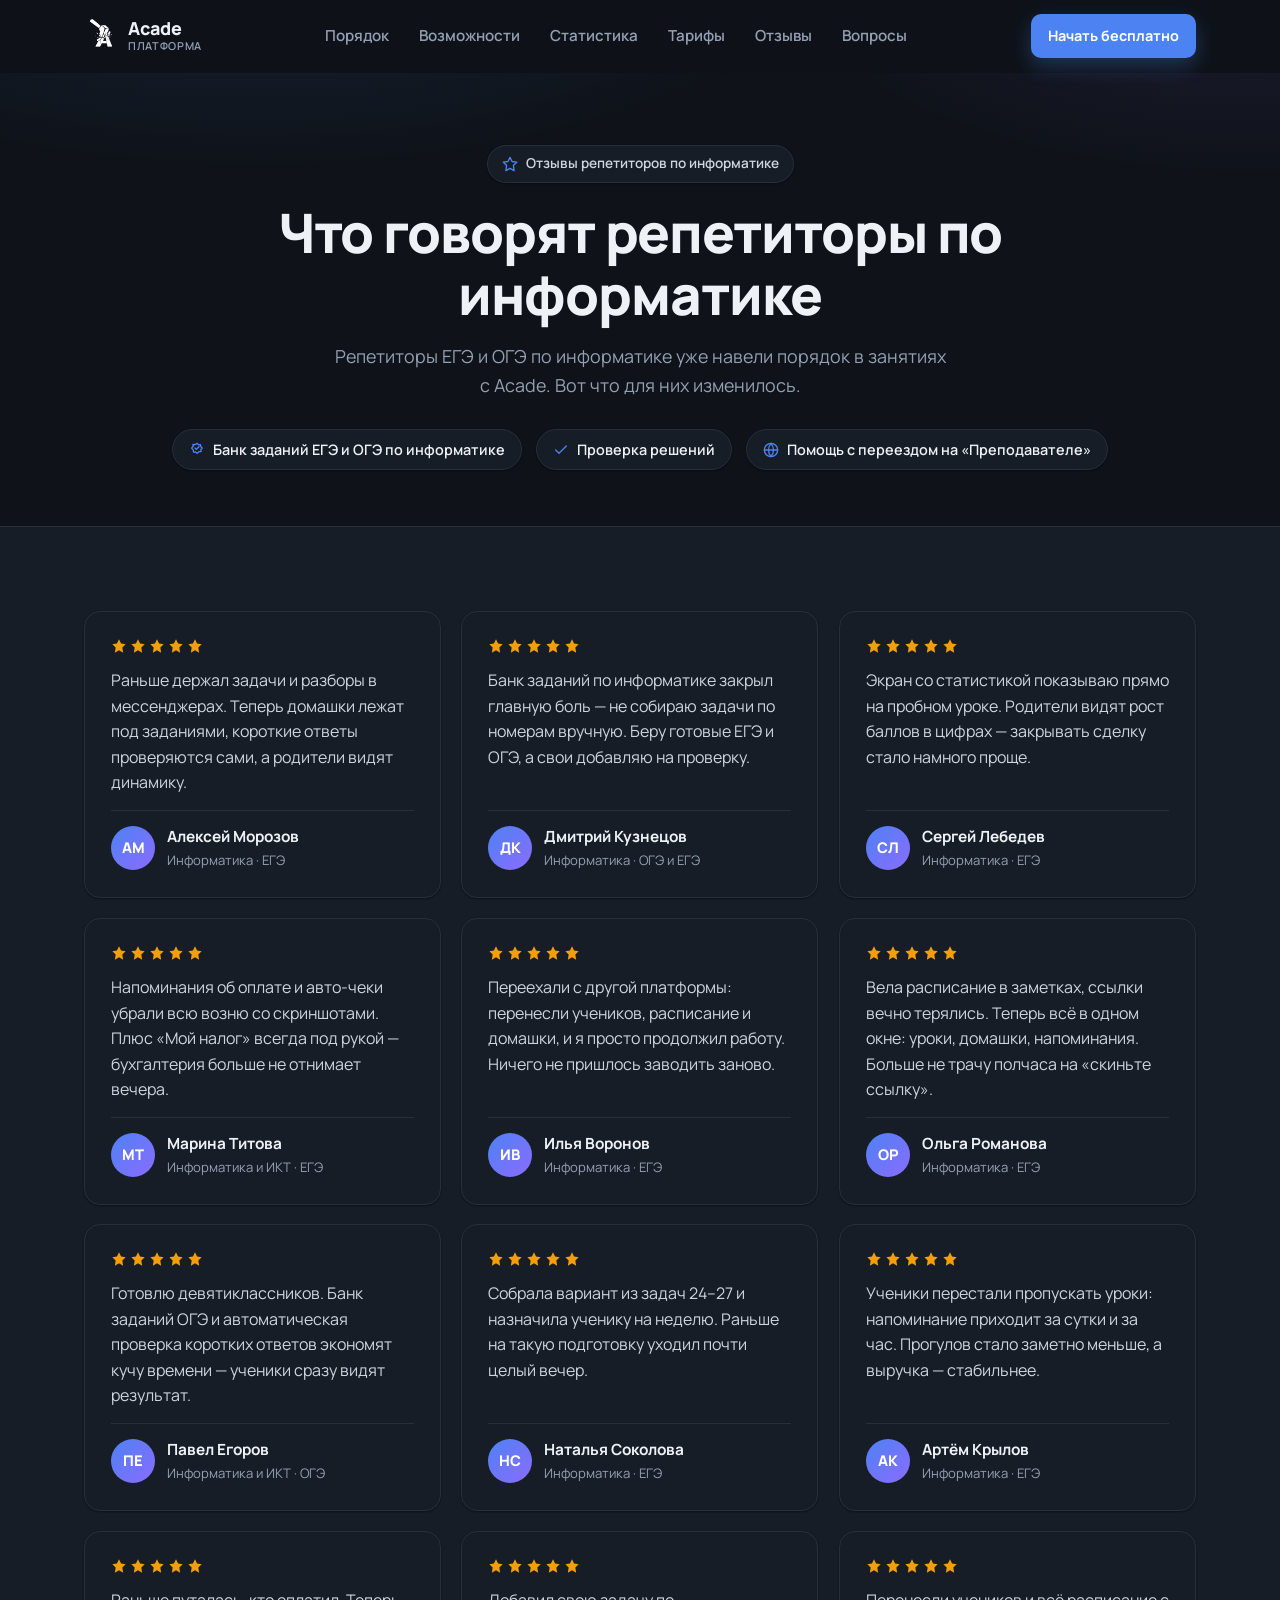
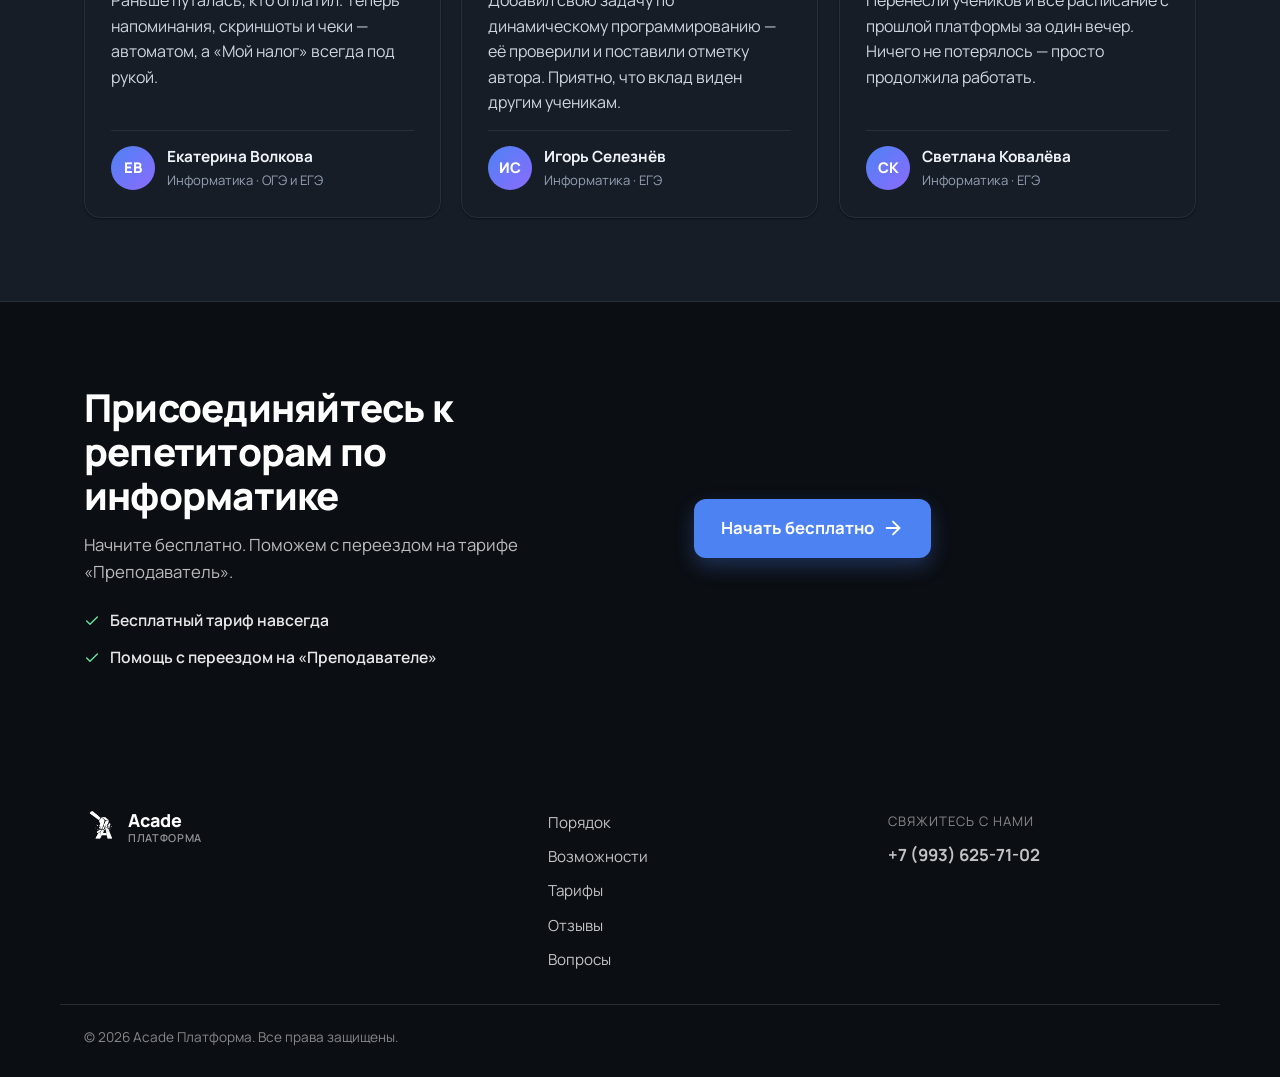
==== commit fa94ab8e: "Update" ====
--- a/reviews.html
+++ b/reviews.html
@@ -5,7 +5,7 @@
   <meta name="viewport" content="width=device-width, initial-scale=1.0" />
   <title>Отзывы репетиторов по информатике — Аcade Платформа</title>
   <meta name="description" content="Отзывы репетиторов ЕГЭ и ОГЭ по информатике об Аcade: банк заданий, проверка решений, статистика для родителей, автоматические оплаты. Начните бесплатно." />
-  <meta name="theme-color" content="#141a24" />
+  <meta name="theme-color" content="#0f1319" />
   <link rel="icon" type="image/png" sizes="32x32" href="favicon-32x32.png" />
   <link rel="apple-touch-icon" href="apple-touch-icon.png" />
   <meta property="og:type" content="website" />
--- a/styles.css
+++ b/styles.css
@@ -1,32 +1,33 @@
-@property --bg { syntax: '<color>'; inherits: true; initial-value: #f6f6f4; }
-@property --surface { syntax: '<color>'; inherits: true; initial-value: #ffffff; }
-@property --ink { syntax: '<color>'; inherits: true; initial-value: #10151f; }
-@property --ink-soft { syntax: '<color>'; inherits: true; initial-value: #2a3242; }
-@property --muted { syntax: '<color>'; inherits: true; initial-value: #5c6675; }
-@property --border { syntax: '<color>'; inherits: true; initial-value: #e5e7eb; }
-@property --blue { syntax: '<color>'; inherits: true; initial-value: #2f6bf0; }
-@property --blue-700 { syntax: '<color>'; inherits: true; initial-value: #1f57d6; }
-@property --blue-soft { syntax: '<color>'; inherits: true; initial-value: #eaf1ff; }
-@property --violet { syntax: '<color>'; inherits: true; initial-value: #7c5cff; }
-@property --graphite { syntax: '<color>'; inherits: true; initial-value: #141a24; }
+@property --bg { syntax: '<color>'; inherits: true; initial-value: #0f1319; }
+@property --surface { syntax: '<color>'; inherits: true; initial-value: #171d26; }
+@property --ink { syntax: '<color>'; inherits: true; initial-value: #eef2f7; }
+@property --ink-soft { syntax: '<color>'; inherits: true; initial-value: #cdd5e0; }
+@property --muted { syntax: '<color>'; inherits: true; initial-value: #93a0b4; }
+@property --border { syntax: '<color>'; inherits: true; initial-value: #26303d; }
+@property --blue { syntax: '<color>'; inherits: true; initial-value: #4d82f3; }
+@property --blue-700 { syntax: '<color>'; inherits: true; initial-value: #6f9bff; }
+@property --blue-soft { syntax: '<color>'; inherits: true; initial-value: #1b2740; }
+@property --violet { syntax: '<color>'; inherits: true; initial-value: #8b6bff; }
+@property --graphite { syntax: '<color>'; inherits: true; initial-value: #0b0e13; }
 
 :root {
-  --bg: #f6f6f4;
-  --surface: #ffffff;
-  --ink: #10151f;
-  --ink-soft: #2a3242;
-  --muted: #5c6675;
-  --border: #e5e7eb;
-  --blue: #2f6bf0;
-  --blue-700: #1f57d6;
-  --blue-soft: #eaf1ff;
-  --graphite: #141a24;
-  --violet: #7c5cff;
+  color-scheme: dark;
+  --bg: #0f1319;
+  --surface: #171d26;
+  --ink: #eef2f7;
+  --ink-soft: #cdd5e0;
+  --muted: #93a0b4;
+  --border: #26303d;
+  --blue: #4d82f3;
+  --blue-700: #6f9bff;
+  --blue-soft: #1b2740;
+  --violet: #8b6bff;
+  --graphite: #0b0e13;
   --radius: 16px;
   --radius-sm: 10px;
-  --shadow-sm: 0 1px 2px rgba(16, 21, 31, 0.06);
-  --shadow-md: 0 8px 24px rgba(16, 21, 31, 0.08);
-  --shadow-lg: 0 24px 60px rgba(16, 21, 31, 0.16);
+  --shadow-sm: 0 1px 2px rgba(0, 0, 0, 0.4);
+  --shadow-md: 0 10px 28px rgba(0, 0, 0, 0.45);
+  --shadow-lg: 0 26px 64px rgba(0, 0, 0, 0.55);
   --container: 1160px;
   transition: --bg .5s ease, --surface .5s ease, --ink .5s ease, --ink-soft .5s ease,
     --muted .5s ease, --border .5s ease, --blue .5s ease, --blue-700 .5s ease,
@@ -46,6 +47,8 @@
   line-height: 1.6;
   -webkit-font-smoothing: antialiased;
   text-rendering: optimizeLegibility;
+  overflow-wrap: break-word;
+  overflow-x: clip;
 }
 
 h1, h2, h3 { line-height: 1.15; letter-spacing: -0.02em; margin: 0; }
@@ -112,6 +115,7 @@
 .logo-mark {
   width: 34px; height: 34px; flex-shrink: 0;
   object-fit: contain; display: block;
+  filter: brightness(0) invert(1);
 }
 .logo-light .logo-mark { filter: brightness(0) invert(1); }
 .logo-text { display: flex; flex-direction: column; line-height: 1; font-size: 1.12rem; }
@@ -136,40 +140,40 @@
 .hero-copy h1 { margin: 18px 0 18px; }
 .lead { color: var(--muted); font-size: 1.12rem; max-width: 540px; }
 .eyebrow {
-  display: inline-flex; align-items: center; gap: 8px;
+  display: inline-flex; align-items: center; gap: 8px; flex-wrap: wrap; max-width: 100%;
   background: var(--surface); border: 1px solid var(--border);
   color: var(--ink-soft); font-weight: 600; font-size: 0.85rem;
   padding: 7px 14px; border-radius: 999px; box-shadow: var(--shadow-sm);
 }
-.eyebrow .icon { color: var(--blue); }
+.eyebrow .icon { color: var(--blue); flex-shrink: 0; }
 .hero-cta { display: flex; gap: 14px; margin: 28px 0 22px; flex-wrap: wrap; }
 .hero-trust { list-style: none; padding: 0; margin: 0; display: flex; flex-wrap: wrap; gap: 8px 22px; color: var(--muted); font-size: 0.92rem; }
-.hero-trust li { display: inline-flex; align-items: center; gap: 7px; }
-.hero-trust .icon { color: #16a34a; }
+.hero-trust li { display: inline-flex; align-items: center; gap: 7px; min-width: 0; }
+.hero-trust .icon { color: #16a34a; flex-shrink: 0; }
 
 /* Browser mock */
 .hero-visual { position: relative; }
-.browser { background: #ffffff; border: 1px solid #e1e3e8; border-radius: 18px; overflow: hidden; box-shadow: var(--shadow-lg); }
-.browser-bar { display: flex; align-items: center; gap: 6px; padding: 12px 14px; background: #f1f2f4; border-bottom: 1px solid #e6e8ec; }
+.browser { background: var(--surface); border: 1px solid var(--border); border-radius: 18px; overflow: hidden; box-shadow: var(--shadow-lg); }
+.browser-bar { display: flex; align-items: center; gap: 6px; padding: 12px 14px; background: color-mix(in srgb, var(--bg) 60%, var(--surface)); border-bottom: 1px solid var(--border); }
 .dot { width: 11px; height: 11px; border-radius: 50%; display: inline-block; }
 .dot.red { background: #ff5f57; } .dot.yellow { background: #febc2e; } .dot.green { background: #28c840; }
-.browser-url { margin-left: 12px; display: inline-flex; align-items: center; gap: 7px; font-size: 0.82rem; color: #5c6675; background: #fff; border: 1px solid #e1e3e8; border-radius: 8px; padding: 5px 12px; }
+.browser-url { margin-left: 12px; display: inline-flex; align-items: center; gap: 7px; font-size: 0.82rem; color: var(--muted); background: var(--bg); border: 1px solid var(--border); border-radius: 8px; padding: 5px 12px; }
 .browser-body { display: grid; grid-template-columns: 128px 1fr; min-height: 240px; }
-.mock-side { background: #fafafa; border-right: 1px solid #e6e8ec; padding: 16px 12px; display: flex; flex-direction: column; gap: 10px; }
-.mock-logo { font-weight: 800; font-size: 0.82rem; color: #10151f; margin-bottom: 8px; }
-.mock-nav { height: 9px; border-radius: 6px; background: #e9ebef; }
+.mock-side { background: color-mix(in srgb, var(--bg) 60%, var(--surface)); border-right: 1px solid var(--border); padding: 16px 12px; display: flex; flex-direction: column; gap: 10px; }
+.mock-logo { font-weight: 800; font-size: 0.82rem; color: var(--ink); margin-bottom: 8px; }
+.mock-nav { height: 9px; border-radius: 6px; background: var(--border); }
 .mock-nav.active { background: var(--blue); opacity: .9; width: 80%; }
 .mock-main { padding: 18px; display: flex; flex-direction: column; gap: 14px; }
 .mock-topbar { display: flex; align-items: center; justify-content: space-between; }
-.mock-title { font-weight: 700; font-size: 0.92rem; color: #10151f; }
-.mock-chip { font-size: 0.72rem; font-weight: 700; color: #1f57d6; background: #eaf1ff; padding: 4px 10px; border-radius: 999px; }
+.mock-title { font-weight: 700; font-size: 0.92rem; color: var(--ink); }
+.mock-chip { font-size: 0.72rem; font-weight: 700; color: var(--blue); background: var(--blue-soft); padding: 4px 10px; border-radius: 999px; }
 .mock-list { display: flex; flex-direction: column; gap: 10px; }
-.mock-lesson { display: flex; align-items: center; gap: 12px; background: #f7f8fa; border: 1px solid #e6e8ec; border-radius: 12px; padding: 12px 14px; }
-.mock-time { font-weight: 800; font-size: 0.9rem; color: #10151f; }
+.mock-lesson { display: flex; align-items: center; gap: 12px; background: color-mix(in srgb, var(--surface) 86%, var(--ink)); border: 1px solid var(--border); border-radius: 12px; padding: 12px 14px; }
+.mock-time { font-weight: 800; font-size: 0.9rem; color: var(--ink); }
 .mock-who { flex: 1; min-width: 0; }
-.mock-who b { display: block; font-size: 0.86rem; color: #10151f; }
-.mock-who span { font-size: 0.72rem; color: #5c6675; }
-.mock-link { font-size: 0.72rem; font-weight: 700; color: #fff; background: #2f6bf0; padding: 5px 12px; border-radius: 8px; }
+.mock-who b { display: block; font-size: 0.86rem; color: var(--ink); }
+.mock-who span { font-size: 0.72rem; color: var(--muted); }
+.mock-link { font-size: 0.72rem; font-weight: 700; color: #fff; background: var(--blue); padding: 5px 12px; border-radius: 8px; }
 .hero-float {
   position: absolute; right: -14px; bottom: -22px;
   display: flex; align-items: center; gap: 12px;
@@ -289,7 +293,7 @@
 .flow-arrow .icon { width: 26px; height: 26px; }
 
 /* Losses */
-.loss-layout { display: grid; grid-template-columns: 1.25fr 1fr; gap: 24px; align-items: stretch; }
+.loss-layout { display: grid; grid-template-columns: 1fr; gap: 20px; }
 .loss-list { display: flex; flex-direction: column; gap: 14px; }
 .loss-item { display: flex; gap: 16px; align-items: flex-start; background: var(--surface); border: 1px solid var(--border); border-radius: var(--radius); padding: 20px 22px; box-shadow: var(--shadow-sm); }
 .loss-icon { width: 46px; height: 46px; border-radius: 13px; background: var(--blue-soft); color: var(--blue); display: grid; place-items: center; flex-shrink: 0; }
@@ -347,6 +351,7 @@
   transition: border-color .15s ease, box-shadow .15s ease;
 }
 .field input:focus, .field select:focus { outline: none; border-color: var(--blue); box-shadow: 0 0 0 3px color-mix(in srgb, var(--blue) 20%, transparent); }
+.field input::placeholder, .field select::placeholder { color: var(--muted); opacity: 1; }
 .field input.invalid { border-color: #ef4444; box-shadow: 0 0 0 3px rgba(239,68,68,.15); }
 .form-hint { font-size: 0.78rem; color: var(--muted); text-align: center; }
 .cta-form.is-sent { justify-content: center; align-items: center; text-align: center; min-height: 320px; }
@@ -431,8 +436,8 @@
 .page-hero h1 { margin: 18px auto 16px; max-width: 780px; }
 .page-hero .lead { margin: 0 auto; max-width: 620px; }
 .trust-bar { list-style: none; padding: 0; margin: 30px auto 0; display: flex; flex-wrap: wrap; justify-content: center; gap: 10px 14px; }
-.trust-bar li { display: inline-flex; align-items: center; gap: 8px; background: var(--surface); border: 1px solid var(--border); border-radius: 999px; padding: 8px 16px; font-weight: 600; font-size: 0.9rem; box-shadow: var(--shadow-sm); }
-.trust-bar .icon { color: var(--blue); }
+.trust-bar li { display: inline-flex; align-items: center; gap: 8px; max-width: 100%; background: var(--surface); border: 1px solid var(--border); border-radius: 999px; padding: 8px 16px; font-weight: 600; font-size: 0.9rem; box-shadow: var(--shadow-sm); }
+.trust-bar .icon { color: var(--blue); flex-shrink: 0; }
 
 .reviews-grid { display: grid; grid-template-columns: repeat(3, 1fr); gap: 20px; }
 .review-card { display: flex; flex-direction: column; gap: 14px; }
@@ -487,6 +492,11 @@
   .hero-float { position: static; margin-top: 18px; max-width: none; }
   .hero-cta { gap: 10px; }
   .hero-cta .btn { flex: 1 1 100%; }
+  .eyebrow { font-size: 0.8rem; }
+  .hero-trust { flex-direction: column; align-items: stretch; gap: 10px; }
+  .hero-trust li { display: flex; align-items: flex-start; }
+  .trust-bar { flex-direction: column; align-items: stretch; gap: 10px; }
+  .trust-bar li { justify-content: flex-start; }
 
   /* CTA-кнопки по ширине */
   .cta-action { width: 100%; }
